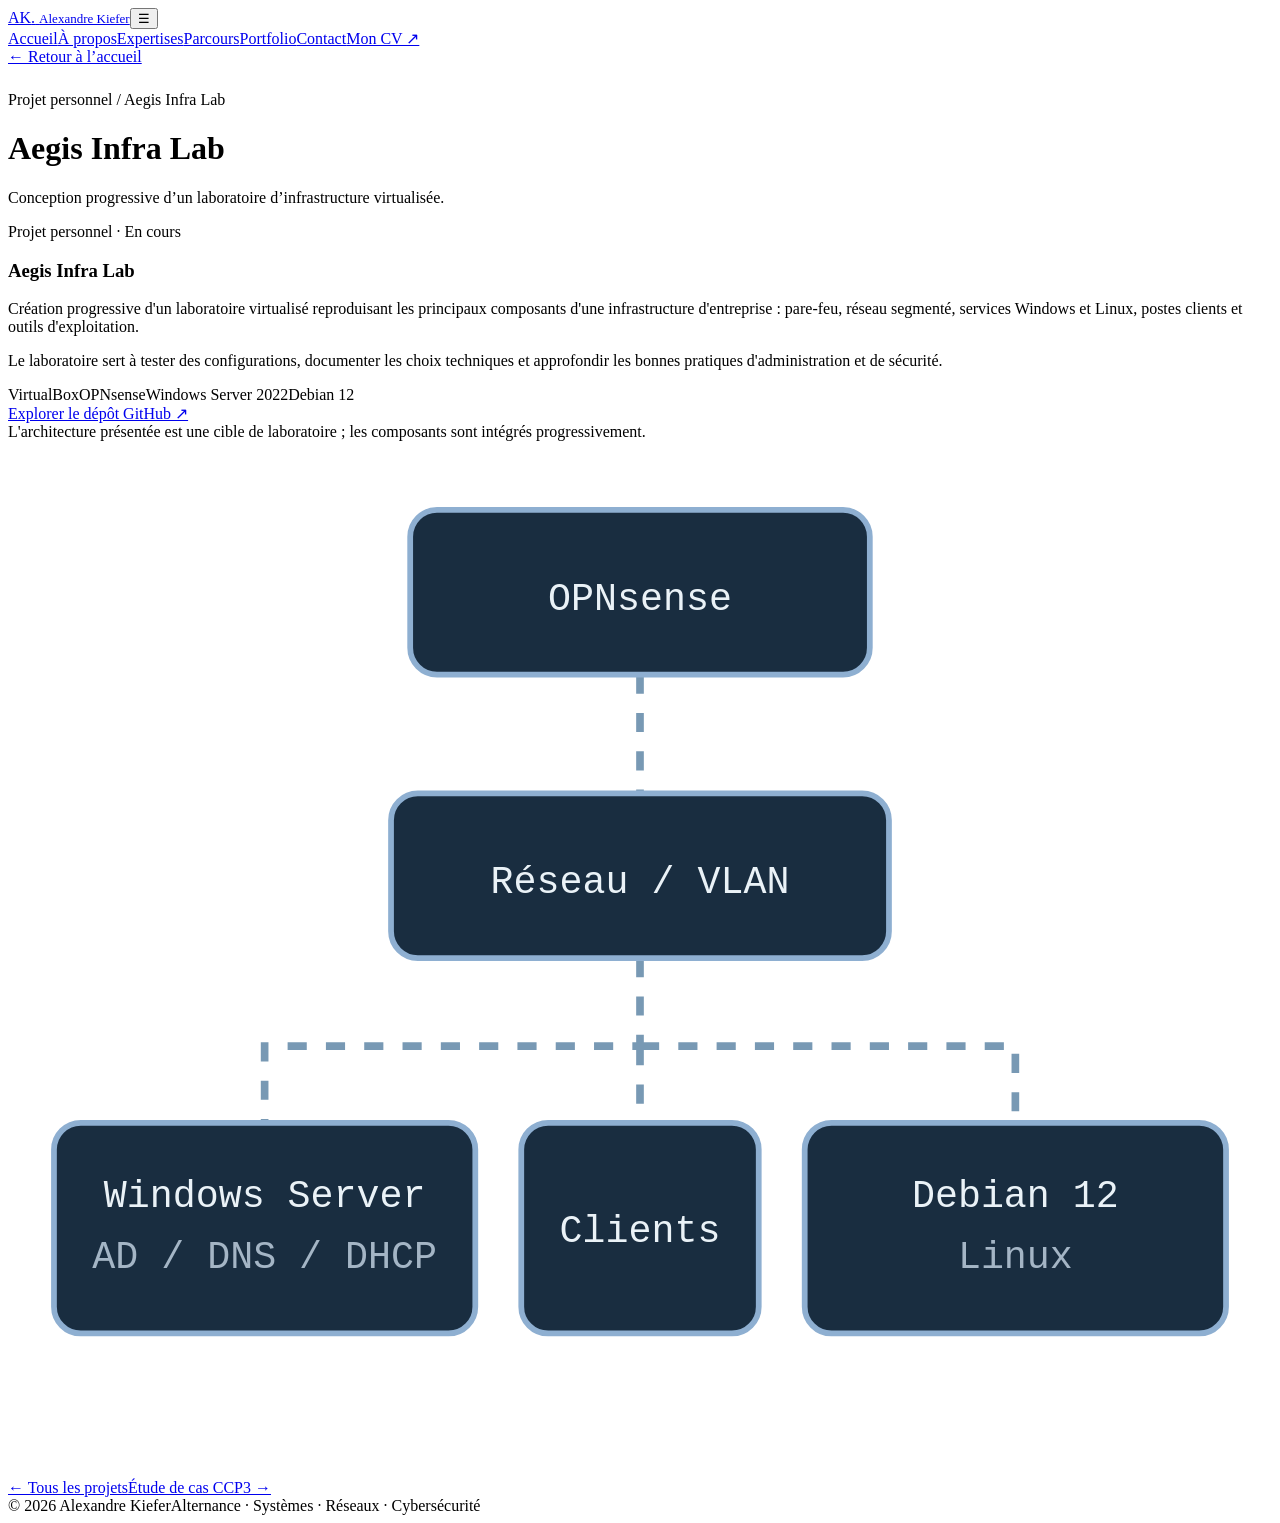
==== aegis.html @ b85529fa "Add files via upload" ====
<!doctype html><html lang="fr"><head><meta charset="utf-8"><meta name="viewport" content="width=device-width, initial-scale=1"><meta name="theme-color" content="#0a111b"><meta name="description" content="Portfolio d'Alexandre Kiefer, recherche d'alternance Mastère Expert Cybersécurité, disponible immédiatement en octobre 2026."><title>Aegis Infra Lab — Alexandre Kiefer</title><link rel="stylesheet" href="style.css"></head><body class="single-page"><header><div class="wrap nav"><a class="brand" href="index.html">AK<span>.</span> <span style="color:var(--text);font-size:13px;letter-spacing:0;font-weight:500">Alexandre Kiefer</span></a><button class="menu" id="menu" aria-label="Ouvrir le menu" aria-expanded="false" aria-controls="navigation">☰</button><nav id="navigation" aria-label="Navigation principale"><a href="index.html">Accueil</a><a href="apropos.html">À propos</a><a href="services.html">Expertises</a><a href="parcours.html">Parcours</a><a href="portfolio.html">Portfolio</a><a href="contact.html">Contact</a><a class="navcv" href="https://drive.google.com/file/d/1sVSd_zEJLDDKmtoCvGSP4mo_OG9vOxDo/view?usp=drive_link" target="_blank" rel="noopener noreferrer">Mon CV ↗</a></nav></div></header><main><div class="wrap page-intro"><a class="backlink" href="index.html">← Retour à l’accueil</a><div class="kicker" style="margin-top:25px">Projet personnel / Aegis Infra Lab</div><h1>Aegis Infra Lab</h1><p class="muted">Conception progressive d’un laboratoire d’infrastructure virtualisée.</p></div><section class="block"><div class="wrap"><article class="project"><div class="project-inner"><div class="project-info"><div class="kicker">Projet personnel · En cours</div><h3>Aegis Infra Lab</h3><p>Création progressive d'un laboratoire virtualisé reproduisant les principaux composants d'une infrastructure d'entreprise : pare-feu, réseau segmenté, services Windows et Linux, postes clients et outils d'exploitation.</p><p>Le laboratoire sert à tester des configurations, documenter les choix techniques et approfondir les bonnes pratiques d'administration et de sécurité.</p><div class="chips"><span class="chip">VirtualBox</span><span class="chip">OPNsense</span><span class="chip">Windows Server 2022</span><span class="chip">Debian 12</span></div><a class="project-link" href="https://github.com/kieferalexandre1-creator/Aegis-Infra-Lab" rel="noopener noreferrer" target="_blank">Explorer le dépôt GitHub ↗</a><div class="note">L'architecture présentée est une cible de laboratoire ; les composants sont intégrés progressivement.</div></div><div class="project-visual"><svg aria-label="Schéma simplifié du laboratoire Aegis" role="img" viewbox="0 0 330 270"><path d="M165 61 V92 M165 135 V158 H67 V178 M165 158 V178 M165 158 H263 V178" fill="none" stroke="#7899b4" stroke-dasharray="5 5" stroke-width="2"></path><g fill="#192d40" stroke="#8eafd1" stroke-width="1.5"><rect height="43" rx="7" width="120" x="105" y="18"></rect><rect height="43" rx="7" width="130" x="100" y="92"></rect><rect height="55" rx="7" width="110" x="12" y="178"></rect><rect height="55" rx="7" width="62" x="134" y="178"></rect><rect height="55" rx="7" width="110" x="208" y="178"></rect></g><g fill="#eaf2f7" font-family="monospace" font-size="10" text-anchor="middle"><text x="165" y="44">OPNsense</text><text x="165" y="118">Réseau / VLAN</text><text x="67" y="200">Windows Server</text><text fill="#a4b5c5" x="67" y="216">AD / DNS / DHCP</text><text x="165" y="209">Clients</text><text x="263" y="200">Debian 12</text><text fill="#a4b5c5" x="263" y="216">Linux</text></g></svg></div></div></article><div class="project-nav"><a href="portfolio.html">← Tous les projets</a><a href="ccp3.html">Étude de cas CCP3 →</a></div></div></section></main><footer><div class="wrap footer-row"><span>© <span id="year">2026</span> Alexandre Kiefer</span><span>Alternance · Systèmes · Réseaux · Cybersécurité</span></div></footer><script src="script.js"></script></body></html>
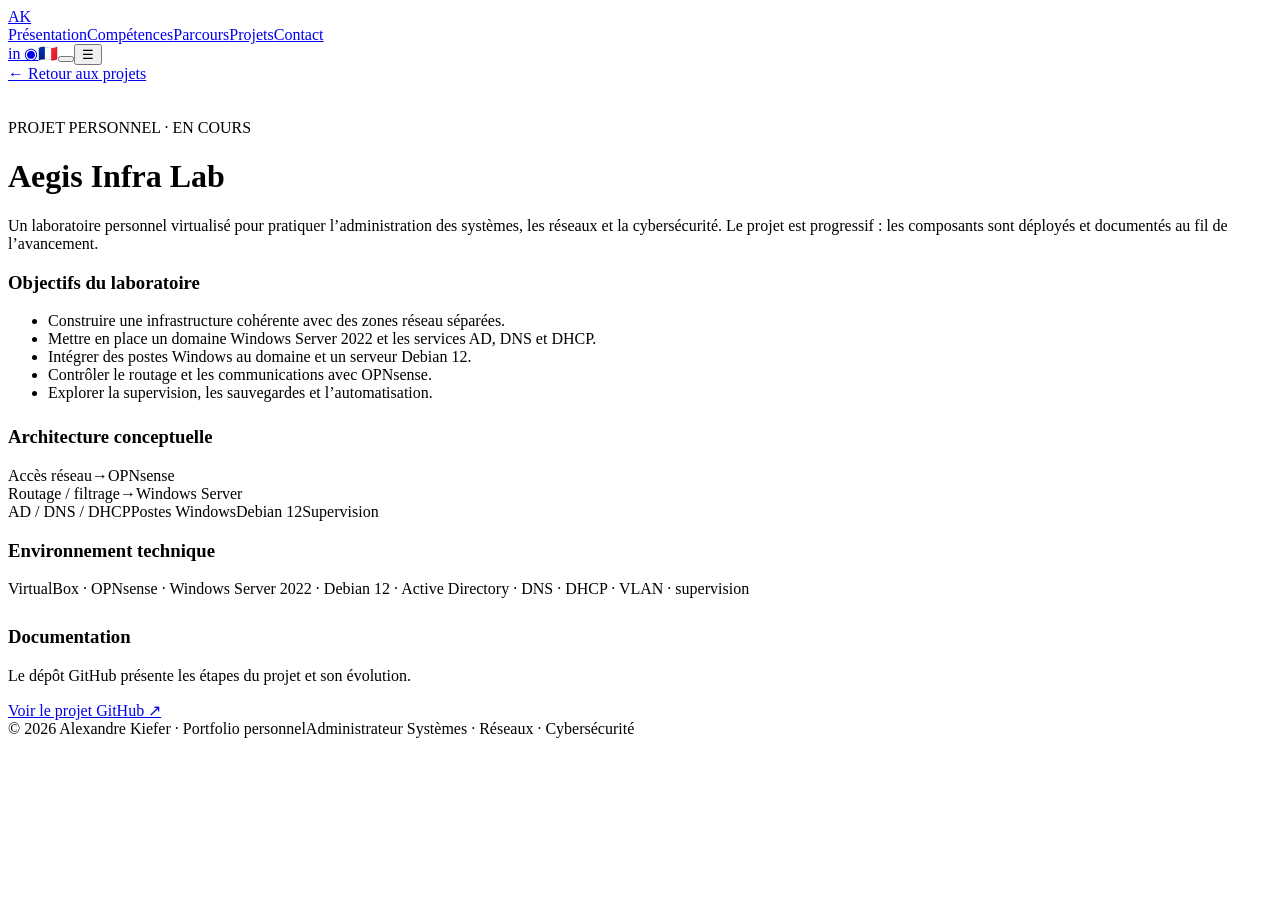
==== commit cfa4092e: "Add files via upload" ====
--- a/aegis.html
+++ b/aegis.html
@@ -1 +1 @@
-<!doctype html><html lang="fr"><head><meta charset="utf-8"><meta name="viewport" content="width=device-width, initial-scale=1"><meta name="theme-color" content="#0a111b"><meta name="description" content="Portfolio d'Alexandre Kiefer, recherche d'alternance Mastère Expert Cybersécurité, disponible immédiatement en octobre 2026."><title>Aegis Infra Lab — Alexandre Kiefer</title><link rel="stylesheet" href="style.css"></head><body class="single-page"><header><div class="wrap nav"><a class="brand" href="index.html">AK<span>.</span> <span style="color:var(--text);font-size:13px;letter-spacing:0;font-weight:500">Alexandre Kiefer</span></a><button class="menu" id="menu" aria-label="Ouvrir le menu" aria-expanded="false" aria-controls="navigation">☰</button><nav id="navigation" aria-label="Navigation principale"><a href="index.html">Accueil</a><a href="apropos.html">À propos</a><a href="services.html">Expertises</a><a href="parcours.html">Parcours</a><a href="portfolio.html">Portfolio</a><a href="contact.html">Contact</a><a class="navcv" href="https://drive.google.com/file/d/1sVSd_zEJLDDKmtoCvGSP4mo_OG9vOxDo/view?usp=drive_link" target="_blank" rel="noopener noreferrer">Mon CV ↗</a></nav></div></header><main><div class="wrap page-intro"><a class="backlink" href="index.html">← Retour à l’accueil</a><div class="kicker" style="margin-top:25px">Projet personnel / Aegis Infra Lab</div><h1>Aegis Infra Lab</h1><p class="muted">Conception progressive d’un laboratoire d’infrastructure virtualisée.</p></div><section class="block"><div class="wrap"><article class="project"><div class="project-inner"><div class="project-info"><div class="kicker">Projet personnel · En cours</div><h3>Aegis Infra Lab</h3><p>Création progressive d'un laboratoire virtualisé reproduisant les principaux composants d'une infrastructure d'entreprise : pare-feu, réseau segmenté, services Windows et Linux, postes clients et outils d'exploitation.</p><p>Le laboratoire sert à tester des configurations, documenter les choix techniques et approfondir les bonnes pratiques d'administration et de sécurité.</p><div class="chips"><span class="chip">VirtualBox</span><span class="chip">OPNsense</span><span class="chip">Windows Server 2022</span><span class="chip">Debian 12</span></div><a class="project-link" href="https://github.com/kieferalexandre1-creator/Aegis-Infra-Lab" rel="noopener noreferrer" target="_blank">Explorer le dépôt GitHub ↗</a><div class="note">L'architecture présentée est une cible de laboratoire ; les composants sont intégrés progressivement.</div></div><div class="project-visual"><svg aria-label="Schéma simplifié du laboratoire Aegis" role="img" viewbox="0 0 330 270"><path d="M165 61 V92 M165 135 V158 H67 V178 M165 158 V178 M165 158 H263 V178" fill="none" stroke="#7899b4" stroke-dasharray="5 5" stroke-width="2"></path><g fill="#192d40" stroke="#8eafd1" stroke-width="1.5"><rect height="43" rx="7" width="120" x="105" y="18"></rect><rect height="43" rx="7" width="130" x="100" y="92"></rect><rect height="55" rx="7" width="110" x="12" y="178"></rect><rect height="55" rx="7" width="62" x="134" y="178"></rect><rect height="55" rx="7" width="110" x="208" y="178"></rect></g><g fill="#eaf2f7" font-family="monospace" font-size="10" text-anchor="middle"><text x="165" y="44">OPNsense</text><text x="165" y="118">Réseau / VLAN</text><text x="67" y="200">Windows Server</text><text fill="#a4b5c5" x="67" y="216">AD / DNS / DHCP</text><text x="165" y="209">Clients</text><text x="263" y="200">Debian 12</text><text fill="#a4b5c5" x="263" y="216">Linux</text></g></svg></div></div></article><div class="project-nav"><a href="portfolio.html">← Tous les projets</a><a href="ccp3.html">Étude de cas CCP3 →</a></div></div></section></main><footer><div class="wrap footer-row"><span>© <span id="year">2026</span> Alexandre Kiefer</span><span>Alternance · Systèmes · Réseaux · Cybersécurité</span></div></footer><script src="script.js"></script></body></html>+<!doctype html><html lang="fr"><head><meta charset="utf-8"><meta name="viewport" content="width=device-width,initial-scale=1"><meta name="theme-color" content="#060d1e"><meta name="description" content="Portfolio d’Alexandre Kiefer, administrateur systèmes, réseaux et cybersécurité, recherche d’alternance Mastère Expert Cybersécurité."><title>Aegis Infra Lab — Alexandre Kiefer</title><link rel="stylesheet" href="style.css"></head><body><header><div class="container nav"><a href="index.html#presentation" class="logo" aria-label="Accueil Alexandre Kiefer">AK</a><nav class="navlinks" aria-label="Navigation principale"><a href="index.html#presentation" class="active">Présentation</a><a href="index.html#competences">Compétences</a><a href="index.html#parcours">Parcours</a><a href="index.html#projets">Projets</a><a href="index.html#contact">Contact</a></nav><div class="navright"><a href="https://www.linkedin.com/in/alexandre-kiefer-847334282/" target="_blank" rel="noopener" aria-label="LinkedIn">in ◉</a><span class="flag" title="Français">🇫🇷</span><button class="toggle" type="button" aria-label="Changer de thème" aria-pressed="false"></button><button class="hamburger" type="button" aria-label="Ouvrir le menu" aria-expanded="false">☰</button></div></div></header><main class="detail"><div class="container"><a class="back" href="index.html#projets">← Retour aux projets</a><div class="eyebrow" style="margin-top:36px">PROJET PERSONNEL · EN COURS</div><h1>Aegis Infra Lab</h1><p class="lead">Un laboratoire personnel virtualisé pour pratiquer l’administration des systèmes, les réseaux et la cybersécurité. Le projet est progressif : les composants sont déployés et documentés au fil de l’avancement.</p><div class="detail-grid"><article class="detail-card"><h3>Objectifs du laboratoire</h3><ul><li>Construire une infrastructure cohérente avec des zones réseau séparées.</li><li>Mettre en place un domaine Windows Server 2022 et les services AD, DNS et DHCP.</li><li>Intégrer des postes Windows au domaine et un serveur Debian 12.</li><li>Contrôler le routage et les communications avec OPNsense.</li><li>Explorer la supervision, les sauvegardes et l’automatisation.</li></ul><h3 style="margin-top:24px">Architecture conceptuelle</h3><div class="diagram"><span class="node">Accès réseau</span><span class="arrow">→</span><span class="node">OPNsense<br>Routage / filtrage</span><span class="arrow">→</span><span class="node">Windows Server<br>AD / DNS / DHCP</span><span class="node">Postes Windows</span><span class="node">Debian 12</span><span class="node">Supervision</span></div></article><aside class="detail-card"><h3>Environnement technique</h3><p>VirtualBox · OPNsense · Windows Server 2022 · Debian 12 · Active Directory · DNS · DHCP · VLAN · supervision</p><h3 style="margin-top:28px">Documentation</h3><p>Le dépôt GitHub présente les étapes du projet et son évolution.</p><a class="btn primary" href="https://github.com/kieferalexandre1-creator/Aegis-Infra-Lab" target="_blank" rel="noopener">Voir le projet GitHub ↗</a></aside></div></div></main><footer><div class="container footer-inner"><span>© 2026 Alexandre Kiefer · Portfolio personnel</span><span>Administrateur Systèmes · Réseaux · Cybersécurité</span></div></footer><script src="script.js"></script></body></html>
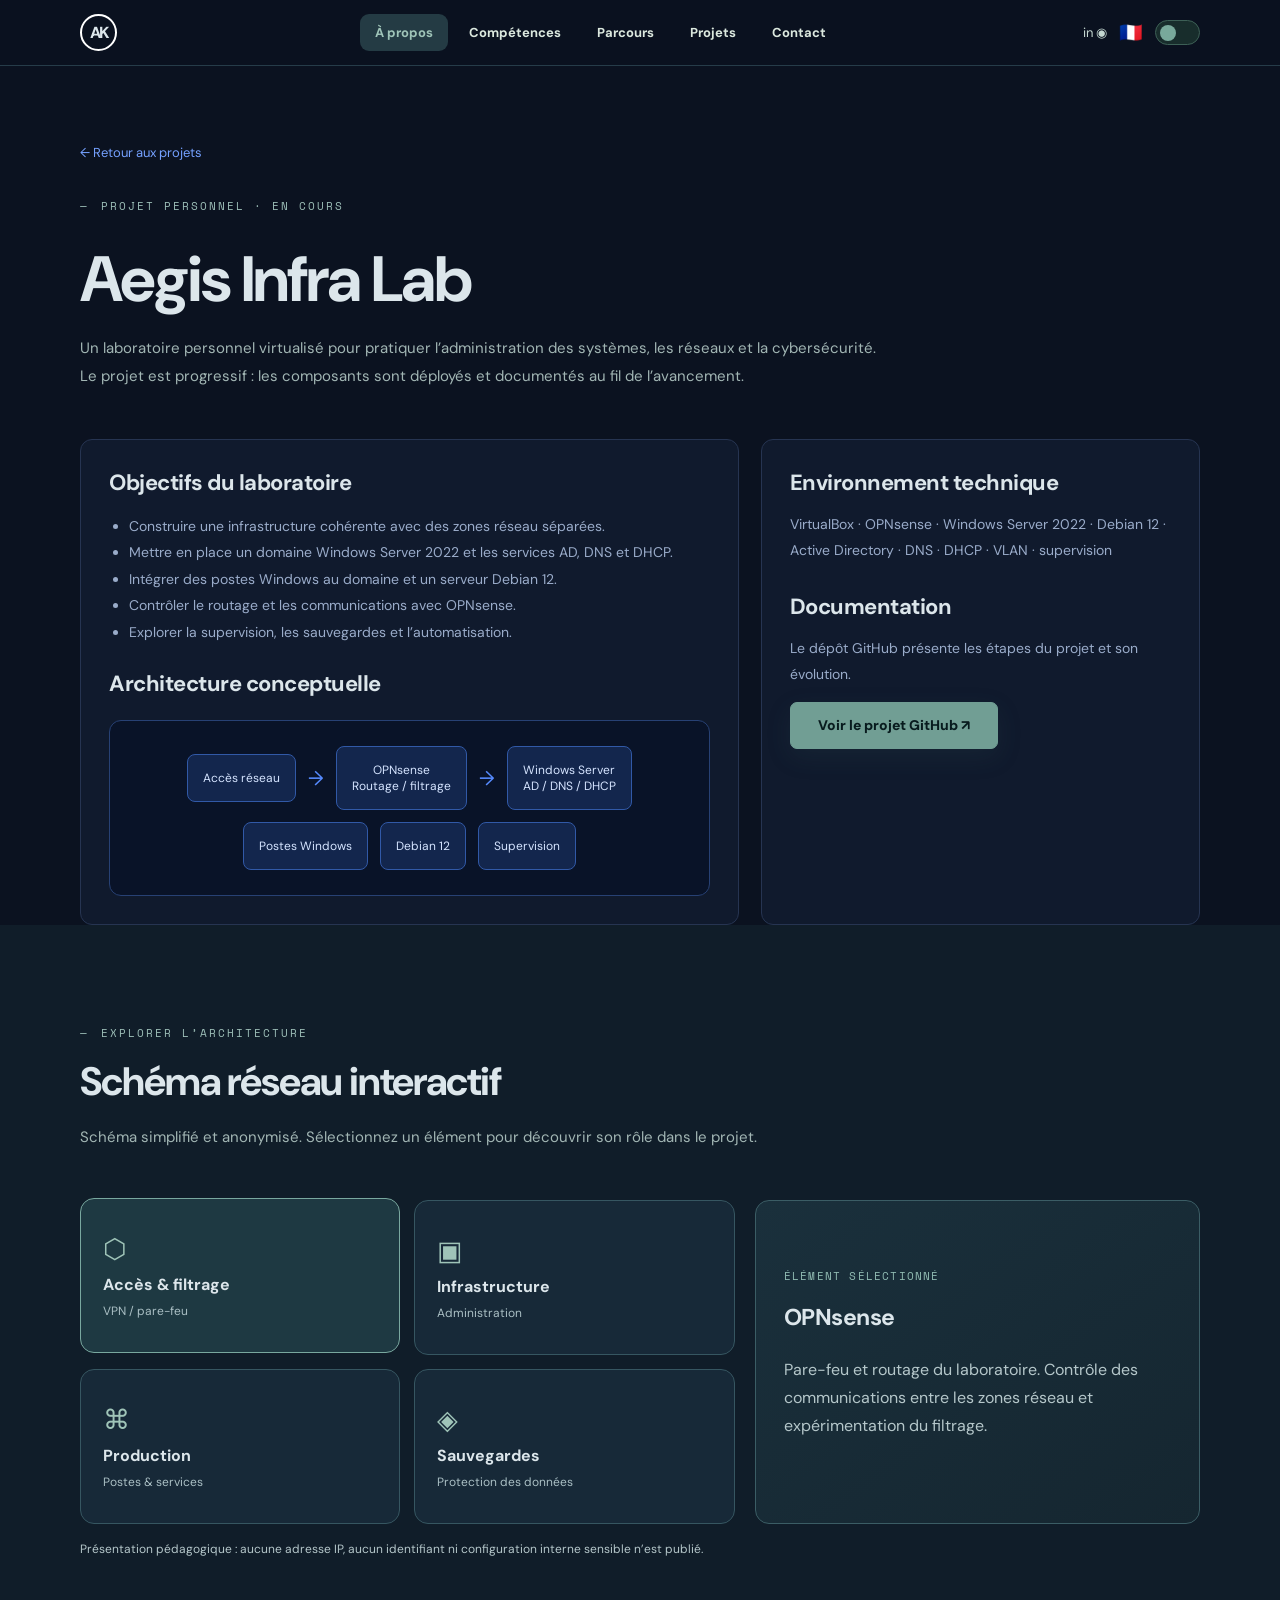
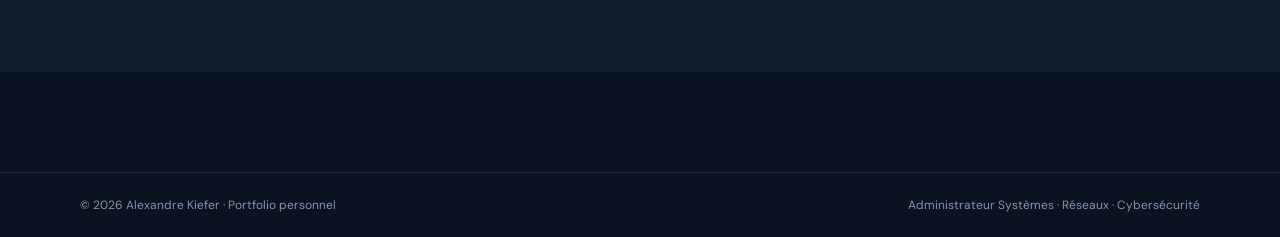
==== commit 7c6661a5: "Add files via upload" ====
--- a/aegis.html
+++ b/aegis.html
@@ -1 +1,3 @@
-<!doctype html><html lang="fr"><head><meta charset="utf-8"><meta name="viewport" content="width=device-width,initial-scale=1"><meta name="theme-color" content="#060d1e"><meta name="description" content="Portfolio d’Alexandre Kiefer, administrateur systèmes, réseaux et cybersécurité, recherche d’alternance Mastère Expert Cybersécurité."><title>Aegis Infra Lab — Alexandre Kiefer</title><link rel="stylesheet" href="style.css"></head><body><header><div class="container nav"><a href="index.html#presentation" class="logo" aria-label="Accueil Alexandre Kiefer">AK</a><nav class="navlinks" aria-label="Navigation principale"><a href="index.html#presentation" class="active">Présentation</a><a href="index.html#competences">Compétences</a><a href="index.html#parcours">Parcours</a><a href="index.html#projets">Projets</a><a href="index.html#contact">Contact</a></nav><div class="navright"><a href="https://www.linkedin.com/in/alexandre-kiefer-847334282/" target="_blank" rel="noopener" aria-label="LinkedIn">in ◉</a><span class="flag" title="Français">🇫🇷</span><button class="toggle" type="button" aria-label="Changer de thème" aria-pressed="false"></button><button class="hamburger" type="button" aria-label="Ouvrir le menu" aria-expanded="false">☰</button></div></div></header><main class="detail"><div class="container"><a class="back" href="index.html#projets">← Retour aux projets</a><div class="eyebrow" style="margin-top:36px">PROJET PERSONNEL · EN COURS</div><h1>Aegis Infra Lab</h1><p class="lead">Un laboratoire personnel virtualisé pour pratiquer l’administration des systèmes, les réseaux et la cybersécurité. Le projet est progressif : les composants sont déployés et documentés au fil de l’avancement.</p><div class="detail-grid"><article class="detail-card"><h3>Objectifs du laboratoire</h3><ul><li>Construire une infrastructure cohérente avec des zones réseau séparées.</li><li>Mettre en place un domaine Windows Server 2022 et les services AD, DNS et DHCP.</li><li>Intégrer des postes Windows au domaine et un serveur Debian 12.</li><li>Contrôler le routage et les communications avec OPNsense.</li><li>Explorer la supervision, les sauvegardes et l’automatisation.</li></ul><h3 style="margin-top:24px">Architecture conceptuelle</h3><div class="diagram"><span class="node">Accès réseau</span><span class="arrow">→</span><span class="node">OPNsense<br>Routage / filtrage</span><span class="arrow">→</span><span class="node">Windows Server<br>AD / DNS / DHCP</span><span class="node">Postes Windows</span><span class="node">Debian 12</span><span class="node">Supervision</span></div></article><aside class="detail-card"><h3>Environnement technique</h3><p>VirtualBox · OPNsense · Windows Server 2022 · Debian 12 · Active Directory · DNS · DHCP · VLAN · supervision</p><h3 style="margin-top:28px">Documentation</h3><p>Le dépôt GitHub présente les étapes du projet et son évolution.</p><a class="btn primary" href="https://github.com/kieferalexandre1-creator/Aegis-Infra-Lab" target="_blank" rel="noopener">Voir le projet GitHub ↗</a></aside></div></div></main><footer><div class="container footer-inner"><span>© 2026 Alexandre Kiefer · Portfolio personnel</span><span>Administrateur Systèmes · Réseaux · Cybersécurité</span></div></footer><script src="script.js"></script></body></html>+<!DOCTYPE html>
+
+<html lang="fr"><head><meta charset="utf-8"/><meta content="width=device-width,initial-scale=1" name="viewport"/><meta content="#0b1220" name="theme-color"/><meta content="Portfolio d’Alexandre Kiefer, administrateur systèmes, réseaux et cybersécurité, recherche d’alternance Mastère Expert Cybersécurité." name="description"/><title>Aegis Infra Lab — Alexandre Kiefer</title><link href="style.css" rel="stylesheet"/></head><body><header><div class="container nav"><a aria-label="Accueil Alexandre Kiefer" class="logo" href="index.html#presentation">AK</a><nav aria-label="Navigation principale" class="navlinks"><a class="active" href="index.html#apropos">À propos</a><a href="index.html#competences">Compétences</a><a href="index.html#parcours">Parcours</a><a href="index.html#projets">Projets</a><a href="index.html#contact">Contact</a></nav><div class="navright"><a aria-label="LinkedIn" href="https://www.linkedin.com/in/alexandre-kiefer-847334282/" rel="noopener" target="_blank">in ◉</a><span class="flag" title="Français">🇫🇷</span><button aria-label="Changer de thème" aria-pressed="false" class="toggle" type="button"></button><button aria-expanded="false" aria-label="Ouvrir le menu" class="hamburger" type="button">☰</button></div></div></header><main class="detail"><div class="container"><a class="back" href="index.html#projets">← Retour aux projets</a><div class="eyebrow" style="margin-top:36px">PROJET PERSONNEL · EN COURS</div><h1>Aegis Infra Lab</h1><p class="lead">Un laboratoire personnel virtualisé pour pratiquer l’administration des systèmes, les réseaux et la cybersécurité. Le projet est progressif : les composants sont déployés et documentés au fil de l’avancement.</p><div class="detail-grid"><article class="detail-card"><h3>Objectifs du laboratoire</h3><ul><li>Construire une infrastructure cohérente avec des zones réseau séparées.</li><li>Mettre en place un domaine Windows Server 2022 et les services AD, DNS et DHCP.</li><li>Intégrer des postes Windows au domaine et un serveur Debian 12.</li><li>Contrôler le routage et les communications avec OPNsense.</li><li>Explorer la supervision, les sauvegardes et l’automatisation.</li></ul><h3 style="margin-top:24px">Architecture conceptuelle</h3><div class="diagram"><span class="node">Accès réseau</span><span class="arrow">→</span><span class="node">OPNsense<br/>Routage / filtrage</span><span class="arrow">→</span><span class="node">Windows Server<br/>AD / DNS / DHCP</span><span class="node">Postes Windows</span><span class="node">Debian 12</span><span class="node">Supervision</span></div></article><aside class="detail-card"><h3>Environnement technique</h3><p>VirtualBox · OPNsense · Windows Server 2022 · Debian 12 · Active Directory · DNS · DHCP · VLAN · supervision</p><h3 style="margin-top:28px">Documentation</h3><p>Le dépôt GitHub présente les étapes du projet et son évolution.</p><a class="btn primary" href="https://github.com/kieferalexandre1-creator/Aegis-Infra-Lab" rel="noopener" target="_blank">Voir le projet GitHub ↗</a></aside></div></div><section class="section diagram-section" id="architecture-interactive"><div class="container"><div class="eyebrow">EXPLORER L’ARCHITECTURE</div><h2>Schéma réseau interactif</h2><p class="lead">Schéma simplifié et anonymisé. Sélectionnez un élément pour découvrir son rôle dans le projet.</p><div class="topology" data-topology="aegis"><div class="topology-grid"><button class="topology-node selected" data-node="firewall" type="button"><span class="node-symbol">⬡</span><strong>Accès &amp; filtrage</strong><small>VPN / pare-feu</small></button><button class="topology-node" data-node="infra" type="button"><span class="node-symbol">▣</span><strong>Infrastructure</strong><small>Administration</small></button><button class="topology-node" data-node="production" type="button"><span class="node-symbol">⌘</span><strong>Production</strong><small>Postes &amp; services</small></button><button class="topology-node" data-node="backup" type="button"><span class="node-symbol">◈</span><strong>Sauvegardes</strong><small>Protection des données</small></button></div><div aria-live="polite" class="topology-info" role="status"><span class="topology-label">ÉLÉMENT SÉLECTIONNÉ</span><h3>Accès &amp; filtrage</h3><p>Choisissez un équipement pour découvrir son rôle.</p></div></div><p class="diagram-note">Présentation pédagogique : aucune adresse IP, aucun identifiant ni configuration interne sensible n’est publié.</p></div></section></main><footer><div class="container footer-inner"><span>© 2026 Alexandre Kiefer · Portfolio personnel</span><span>Administrateur Systèmes · Réseaux · Cybersécurité</span></div></footer><script src="script.js"></script></body></html>
--- a/style.css
+++ b/style.css
@@ -0,0 +1,13 @@
+@import url('https://fonts.googleapis.com/css2?family=DM+Sans:wght@400;500;600;700;800&family=Space+Mono:wght@400;700&display=swap');
+:root{--bg:#101c23;--bg2:#14242c;--panel:#1b3038;--panel2:#152730;--line:#314a50;--text:#f0f5f1;--muted:#a2b6b4;--blue:#78a99b;--blue2:#a7c9b9;--green:#a9d1aa;--font:'DM Sans',Arial,sans-serif}*{box-sizing:border-box}html{scroll-behavior:smooth;scroll-padding-top:90px}body{margin:0;background:var(--bg);color:var(--text);font-family:var(--font)}a{color:inherit;text-decoration:none}button{font:inherit}a:focus-visible,button:focus-visible{outline:2px solid #a9d8bd;outline-offset:4px}::selection{background:#78a99b;color:white}.container{width:min(1120px,calc(100% - 44px));margin:auto}.mono,.eyebrow,.tag,.date,.tech,.terminal{font-family:'Space Mono',monospace}header{height:66px;position:sticky;top:0;z-index:20;background:#0c171bef;border-bottom:1px solid #29423e;backdrop-filter:blur(18px)}.nav{height:100%;display:flex;align-items:center;justify-content:space-between;gap:24px}.logo{display:grid;place-items:center;width:37px;height:37px;border:2px solid #fff;border-radius:50%;font-size:16px;font-weight:800;letter-spacing:-2px}.navlinks{display:flex;gap:6px;align-items:center}.navlinks a{padding:10px 15px;border-radius:9px;font-weight:700;font-size:13px;color:#dce9df}.navlinks a:hover,.navlinks a.active{background:#1e3b40;color:#c0dfc9}.navright{display:flex;gap:12px;align-items:center}.navright a{font-size:13px;color:#c5d8d1}.flag{font-size:19px}.toggle{width:45px;height:25px;border-radius:30px;border:1px solid #3d6056;background:#182d2c;display:flex;align-items:center;padding:4px;cursor:pointer}.toggle:before{content:'';height:16px;width:16px;border-radius:50%;background:var(--blue);transition:transform .2s}body.light .toggle:before{transform:translateX(19px)}.hamburger{display:none;background:none;border:0;color:white;font-size:26px}.hero{position:relative;overflow:hidden;min-height:630px;display:flex;align-items:center;border-bottom:1px solid #30453f;background:radial-gradient(ellipse at 70% 30%,#23413e 0%,transparent 48%),linear-gradient(135deg,#101c23,#0c181d)}.hero:before{content:'';position:absolute;inset:0;opacity:.42;background-image:linear-gradient(125deg,transparent 49.85%,#365d56 50%,transparent 50.15%);background-size:85px 85px;mask-image:linear-gradient(to right,#000,transparent 65%);pointer-events:none}.network{position:absolute;inset:0;width:100%;height:100%;pointer-events:none;opacity:.7}.hero-inner{display:grid;grid-template-columns:1.2fr .8fr;align-items:center;gap:45px;position:relative;padding:70px 0 62px}.hero h1{font-size:clamp(57px,6.2vw,93px);line-height:.99;letter-spacing:-5px;margin:0 0 26px;font-weight:800}.hero h1 span{color:#f0f5f1}.role{font-size:22px;color:#afc2bd;margin:0 0 26px}.role strong{color:#9bc8b4;font-weight:500}.keywords{font-weight:800;font-size:14px;margin-bottom:10px}.intro{color:var(--muted);line-height:1.85;max-width:550px;font-size:15px}.buttons{display:flex;gap:14px;flex-wrap:wrap;margin:33px 0 44px}.btn{border-radius:7px;display:inline-flex;justify-content:center;align-items:center;min-height:47px;padding:0 27px;font-size:14px;font-weight:800;border:1px solid #456f69;transition:transform .2s,background .2s}.btn:hover{transform:translateY(-3px)}.btn.primary{background:var(--blue);color:white;box-shadow:0 10px 26px #6b9b7824}.btn.secondary{color:#b3d6c6;background:#101c23}.metrics{display:flex;gap:50px;border-top:1px solid #35504c;padding-top:25px;max-width:650px}.metric b{display:block;font-size:26px;letter-spacing:-1px}.metric small{font-size:10px;color:#adc0ba;letter-spacing:1px;text-transform:uppercase}.photo-wrap{width:min(300px,100%);aspect-ratio:1;justify-self:center;position:relative;border-radius:50%;padding:7px;border:2px solid #83b8a5;box-shadow:0 0 0 15px #446f5540,0 0 0 17px #3e796538,0 0 90px #5f9c783b}.photo-wrap:after{content:'';position:absolute;width:9px;height:9px;background:#a6d1b4;border-radius:50%;top:-18px;left:50%;box-shadow:0 0 18px #78a99b}.photo-wrap img{display:block;width:100%;height:100%;object-fit:cover;object-position:center 25%;border-radius:50%;background:#e9e8e3}.ticker{overflow:hidden;border-bottom:1px solid #18243d;background:#091327;white-space:nowrap;padding:18px 0;color:#8b9ab5;font-size:12px;font-weight:800;letter-spacing:.6px}.ticker span{display:inline-block;padding-right:35px}.ticker i{color:var(--blue);font-style:normal;margin-right:16px}.section{padding:100px 0;scroll-margin-top:66px}.section:nth-of-type(even){background:#081124}.eyebrow{font-size:11px;color:#3675ff;letter-spacing:2px;margin-bottom:19px}.eyebrow:before{content:'—';margin-right:12px}h2{font-size:clamp(30px,3.1vw,42px);letter-spacing:-1px;line-height:1.1;margin:0 0 20px}h3{margin:0 0 10px;font-size:22px;letter-spacing:-.5px}.lead{color:var(--muted);max-width:580px;font-size:15px;line-height:1.85;margin:0 0 48px}.skill-grid{display:grid;grid-template-columns:repeat(4,1fr);gap:16px}.skill{background:var(--panel);border:1px solid #253149;border-radius:12px;padding:26px;min-height:255px;transition:transform .2s,border-color .2s}.skill:hover,.project-card:hover{transform:translateY(-5px);border-color:#2a5fd2}.skill .symbol{width:44px;height:44px;display:grid;place-items:center;background:#122754;border:1px solid #234c9d;border-radius:9px;color:#4481ff;font-size:22px;margin-bottom:22px}.skill p,.project-card p{color:#90a3c3;line-height:1.75;font-size:13px;margin:0}.skill strong,.project-card strong{color:#e6efff}.timeline{max-width:860px;margin:55px auto 0;position:relative}.timeline:before{content:'';position:absolute;left:50%;top:0;bottom:0;width:1px;background:#2460fa}.event{display:grid;grid-template-columns:1fr 56px 1fr;align-items:start;min-height:205px}.event .entry{padding:24px;background:#101827;border:1px solid #273249;border-radius:12px;max-width:360px}.event:nth-child(odd) .entry{grid-column:1;grid-row:1;justify-self:end}.event:nth-child(even) .entry{grid-column:3;grid-row:1;justify-self:start}.event .dot{grid-column:2;grid-row:1;width:45px;height:45px;border:2px solid #2b64ff;border-radius:50%;background:#0b1835;display:grid;place-items:center;z-index:1;justify-self:center;font-weight:800;font-size:17px;color:white}.date{font-size:10px;color:#3976ff;letter-spacing:.3px}.entry h3{font-size:20px;margin:10px 0 4px}.entry .company{font-size:13px;font-weight:800}.entry p{font-size:12px;color:#90a3c3;line-height:1.7;margin:8px 0 0}.chip{display:inline-block;border:1px solid #244589;color:#6594ff;background:#0c1b3c;border-radius:30px;padding:3px 11px;font:10px 'Space Mono',monospace;margin-bottom:8px}.divider-label{display:flex;align-items:center;gap:12px;margin:36px 0 22px;color:#8195b9;font:10px 'Space Mono',monospace;letter-spacing:1px;text-align:center}.divider-label:before,.divider-label:after{content:'';height:1px;background:#1c2a45;flex:1}.project-grid{display:grid;grid-template-columns:repeat(3,1fr);gap:18px}.project-card{display:block;overflow:hidden;background:#101a2d;border:1px solid #263451;border-radius:11px;transition:transform .2s,border-color .2s}.project-art{height:165px;background:radial-gradient(circle at 15% 10%,#17316d,#091327 78%);display:grid;place-items:center;color:#3268e4;font-size:49px;border-bottom:1px solid #23314a}.project-body{padding:22px}.project-body .tech{color:#9bc8b4;font-size:10px;line-height:1.7;margin:10px 0}.project-body h3{font-size:20px;margin:8px 0}.project-body .open{display:inline-block;margin-top:18px;color:#6d99ff;font-size:12px;font-weight:800}.contact-section{text-align:center}.contact-section .lead{margin:0 auto 40px}.terminal{max-width:660px;text-align:left;margin:0 auto 30px;border:1px solid #1e438e;border-radius:11px;background:#071125;overflow:hidden;box-shadow:0 20px 60px #0002;font-size:12px}.terminal-top{height:37px;display:flex;align-items:center;gap:6px;background:#111e3c;border-bottom:1px solid #224179;padding:0 14px;position:relative}.terminal-top .ball{width:9px;height:9px;border-radius:50%}.terminal-top .ball:nth-child(1){background:#ff6259}.terminal-top .ball:nth-child(2){background:#ffc24a}.terminal-top .ball:nth-child(3){background:#29c85a}.terminal-top label{position:absolute;left:50%;transform:translateX(-50%);font-size:10px;color:#8fa8d0}.terminal-body{padding:24px;line-height:2.2;overflow-wrap:anywhere}.terminal .cmd{color:#6593ff;font-weight:700}.terminal .green{color:#26f27c}.terminal .key{color:#2aeb75;display:inline-block;min-width:100px}.terminal .val{color:#8aa6d2}.terminal a{color:#6397ff}.cursor{display:inline-block;width:7px;height:14px;background:#376fff;vertical-align:middle;animation:blink 1s steps(2) infinite}@keyframes blink{50%{opacity:0}}footer{border-top:1px solid #1b2944;padding:24px 0;color:#8293b0;font-size:12px}.footer-inner{display:flex;justify-content:space-between;gap:15px;flex-wrap:wrap}.detail{padding:75px 0 100px;min-height:calc(100vh - 150px)}.back{font-size:13px;color:#75a1ff}.detail h1{font-size:clamp(38px,5vw,65px);letter-spacing:-2px;margin:24px 0 14px}.detail .lead{max-width:800px}.detail-grid{display:grid;grid-template-columns:1.5fr 1fr;gap:22px}.detail-card{background:#101a2d;border:1px solid #263451;border-radius:12px;padding:28px}.detail-card p,.detail-card li{color:#9aacca;font-size:14px;line-height:1.9}.detail-card ul{padding-left:20px}.diagram{margin-top:22px;padding:25px;background:#091328;border:1px solid #274174;border-radius:12px;display:flex;gap:12px;flex-wrap:wrap;align-items:center;justify-content:center}.node{padding:15px;border:1px solid #3159a7;border-radius:8px;background:#13264d;color:#d5e4ff;font-size:12px;text-align:center}.arrow{color:#568bff;font-size:20px}body.light{--bg:#edf2fc;--bg2:#e8effc;--panel:#fff;--panel2:#f3f6ff;--line:#c9d4ea;--text:#101e38;--muted:#536783;background:var(--bg)}body.light .section:nth-of-type(even){background:#e7eefb}body.light .skill,body.light .project-card,body.light .entry,body.light .detail-card{background:white}body.light .hero{background:linear-gradient(120deg,#e8f0ff,#dce7fc)}body.light header{background:#eaf1ffed}body.light .navlinks a{color:#293d63}body.light .navlinks a.active{color:#1e54d0}body.light .hero h1 span{color:#203354}body.light .ticker{background:#e4edfc}body.light .terminal{background:#071125;color:#eaf1ff}body.light .hamburger{color:#10213d}@media(max-width:850px){.hamburger{display:block}.navlinks{display:none;position:absolute;top:66px;left:0;right:0;background:#071126;flex-direction:column;align-items:stretch;padding:14px 22px;border-bottom:1px solid #244071}.navlinks.open{display:flex}.navlinks a{padding:12px}.hero-inner{grid-template-columns:1fr;gap:55px}.photo-wrap{grid-row:1;width:210px}.hero h1{font-size:65px}.skill-grid{grid-template-columns:repeat(2,1fr)}.project-grid{grid-template-columns:repeat(2,1fr)}.detail-grid{grid-template-columns:1fr}}@media(max-width:550px){.container{width:min(100% - 30px,1120px)}.navright .flag{display:none}.hero-inner{padding:55px 0}.hero h1{font-size:53px;letter-spacing:-3px}.role{font-size:18px}.metrics{gap:15px;justify-content:space-between}.metric b{font-size:20px}.metric small{font-size:8px}.section{padding:65px 0}.skill-grid,.project-grid{grid-template-columns:1fr}.skill{min-height:auto}.timeline:before{left:21px}.event{grid-template-columns:45px 1fr;gap:12px;min-height:0;margin-bottom:18px}.event .dot{grid-column:1;grid-row:1;width:43px;height:43px}.event:nth-child(odd) .entry,.event:nth-child(even) .entry{grid-column:2;grid-row:1;justify-self:stretch}.terminal-body{padding:16px;font-size:10px}.terminal .key{min-width:72px}}
+/* V12 — identité ardoise, sauge et turquoise */
+body{background:#101c23;color:#f0f5f1}header{background:#0c171bf0;border-color:#29423e}.hero{background:radial-gradient(ellipse at 74% 25%,#28433c 0%,transparent 53%),linear-gradient(135deg,#101c23,#0c171b)}
+.hero h1 span{color:#b6d3bf}.role strong,.navlinks a.active,.navlinks a:hover{color:#b6dcc5}.navlinks a.active,.navlinks a:hover{background:#24413e}.btn.primary{background:#80b09d;color:#0c211d;border-color:#80b09d;box-shadow:0 9px 28px #467f6730}.btn.secondary{color:#c0dfc9;border-color:#477a69;background:#152a2b}.eyebrow,.tech,.date,.open{color:#a6d2ba}
+.photo-wrap{width:min(340px,100%);border-color:#91bda9;background:#e6e8e4;overflow:hidden;padding:0;box-shadow:0 0 0 14px #618d7530,0 0 0 16px #759b8240,0 0 65px #548a6940}.photo-wrap img{display:block;width:100%;height:100%;object-fit:contain;object-position:center center;transform:scale(.78);border-radius:0;background:#e6e8e4}.photo-wrap:after{background:#a9d1aa}
+.availability{display:inline-block;color:#bfe5c9;background:#234339;border:1px solid #48765c;border-radius:30px;font-size:12px;font-weight:700;padding:9px 15px;margin-bottom:23px;letter-spacing:.15px}
+.bio-section{background:linear-gradient(130deg,#13262a,#101c23)}.bio-layout{display:grid;grid-template-columns:1.25fr .75fr;gap:72px;align-items:center}.bio-layout p:not(.lead){line-height:1.85;color:#afc3bd;font-size:15px}.bio-layout p strong{color:#e0efe5}.bio-layout .btn{margin-top:14px}.bio-aside{padding:30px;border-radius:17px;border:1px solid #3b5c51;background:linear-gradient(145deg,#1c3838,#18292e)}.bio-label{font-family:'Space Mono',monospace;font-size:11px;letter-spacing:1.6px;color:#a6d2ba}.bio-aside h3{font-size:23px;line-height:1.35;margin:16px 0 27px}.bio-fact{padding:14px 0;border-top:1px solid #38544b;display:flex;flex-direction:column;gap:5px}.bio-fact b{font-size:12px;color:#b4d6c2}.bio-fact span{font-size:14px;color:#e0ece6}.dot{overflow:hidden;background:#e9f0ec}.dot img{display:block;width:100%;height:100%;object-fit:contain;border-radius:50%}
+@media(max-width:800px){.bio-layout{grid-template-columns:1fr;gap:28px}.photo-wrap{width:min(270px,75vw)}.availability{line-height:1.6}}
+
+/* V13 — identité cyber calme et animations accessibles */
+:root{--cyber-bg:#0b1220;--cyber-panel:#172638;--cyber-teal:#357f89;--cyber-green:#71a997;--cyber-text:#dce6eb}
+body{background:var(--cyber-bg);color:var(--cyber-text)}header{background:#0b1220f2;border-color:#263c49}.hero{background:radial-gradient(ellipse at 76% 30%,#1b3c45 0%,transparent 54%),linear-gradient(135deg,#0b1220,#121f2d)}.hero h1 span{color:#b0cbd2}.role strong,.navlinks a.active,.navlinks a:hover{color:#9fc4b8}.navlinks a.active,.navlinks a:hover{background:#243b44}.btn.primary{background:#719e94;border-color:#719e94;color:#081b1e;box-shadow:0 8px 24px #355c5a28}.btn.secondary{color:#c1d9d8;border-color:#466c72;background:#172638}.eyebrow,.tech,.date,.open{color:#9dbfb8}.hero-cyber-hint{font:11px 'Space Mono',monospace;letter-spacing:1.5px;color:#83ada8;margin-bottom:15px}.availability{color:#b7d9cb;background:#1a3738;border-color:#456f68}.photo-wrap{box-shadow:0 0 0 12px #5d908222,0 0 0 14px #789e9a33,0 0 40px #386d6a22;border-color:#709f9b}.photo-wrap:after{background:#709f9b}.bio-section{background:linear-gradient(125deg,#122331,#0b1220)}.bio-aside{background:linear-gradient(145deg,#1b303b,#172638);border-color:#36535b}.network{opacity:.48}.skill,.project-card,.entry,.bio-aside{transition:transform .24s ease,border-color .24s ease,box-shadow .24s ease}.skill:hover,.project-card:hover,.entry:hover{transform:translateY(-4px);border-color:#5c8d8d;box-shadow:0 15px 36px #00000027}.terminal{border-color:#3c6670;background:#0e1a26}.terminal-top{background:#192b38;border-color:#3c5c65}.terminal .cmd{color:#a2c4ca}.terminal .green,.terminal .key{color:#a3cdb4}.terminal-actions{display:flex;flex-wrap:wrap;gap:8px;margin:14px 0}.terminal-actions button{font:inherit;color:#b8d6d1;background:#1a3440;border:1px solid #426c70;border-radius:6px;padding:5px 10px;cursor:pointer}.terminal-actions button:hover,.terminal-actions button:focus-visible{background:#28515a;outline-color:#91bfb5}.terminal-result{min-height:42px;color:#cbdad8;border-left:2px solid #719e94;padding:6px 12px;white-space:pre-line;line-height:1.7}.diagram-section{background:#101d29}.topology{display:grid;grid-template-columns:1.25fr .85fr;gap:20px;align-items:stretch}.topology-grid{display:grid;grid-template-columns:repeat(2,minmax(0,1fr));gap:14px}.topology-node{position:relative;min-height:155px;display:flex;flex-direction:column;align-items:flex-start;justify-content:center;text-align:left;gap:8px;padding:22px;border-radius:14px;border:1px solid #365661;background:#172938;color:#dce6eb;cursor:pointer;transition:transform .24s ease,border-color .24s ease,background .24s ease}.topology-node:hover,.topology-node:focus-visible,.topology-node.selected{border-color:#79a89f;background:#1e3942;transform:translateY(-2px)}.topology-node:focus-visible{outline:2px solid #a1c5bd;outline-offset:3px}.topology-node .node-symbol{color:#9fc4b8;font-size:27px}.topology-node strong{font-size:16px}.topology-node small{color:#aabfc4;font-size:12px}.topology-info{border:1px solid #3b5d65;background:linear-gradient(145deg,#1a303c,#152630);border-radius:14px;padding:28px;display:flex;flex-direction:column;justify-content:center;min-height:240px}.topology-label{color:#91bcb3;font:11px 'Space Mono',monospace;letter-spacing:1.2px}.topology-info h3{font-size:23px;margin:18px 0 8px}.topology-info p,.diagram-note{color:#b5c7ca;line-height:1.75}.diagram-note{font-size:12px;margin-top:15px}@media(max-width:800px){.topology{grid-template-columns:1fr}.topology-node{min-height:125px;padding:16px}}@media(max-width:440px){.topology-grid{grid-template-columns:1fr 1fr;gap:9px}.topology-node{min-height:118px;padding:12px}.topology-node strong{font-size:13px}}@media(prefers-reduced-motion:reduce){*,*::before,*::after{animation-duration:.01ms!important;animation-iteration-count:1!important;scroll-behavior:auto!important;transition-duration:.01ms!important}.network{display:none}}
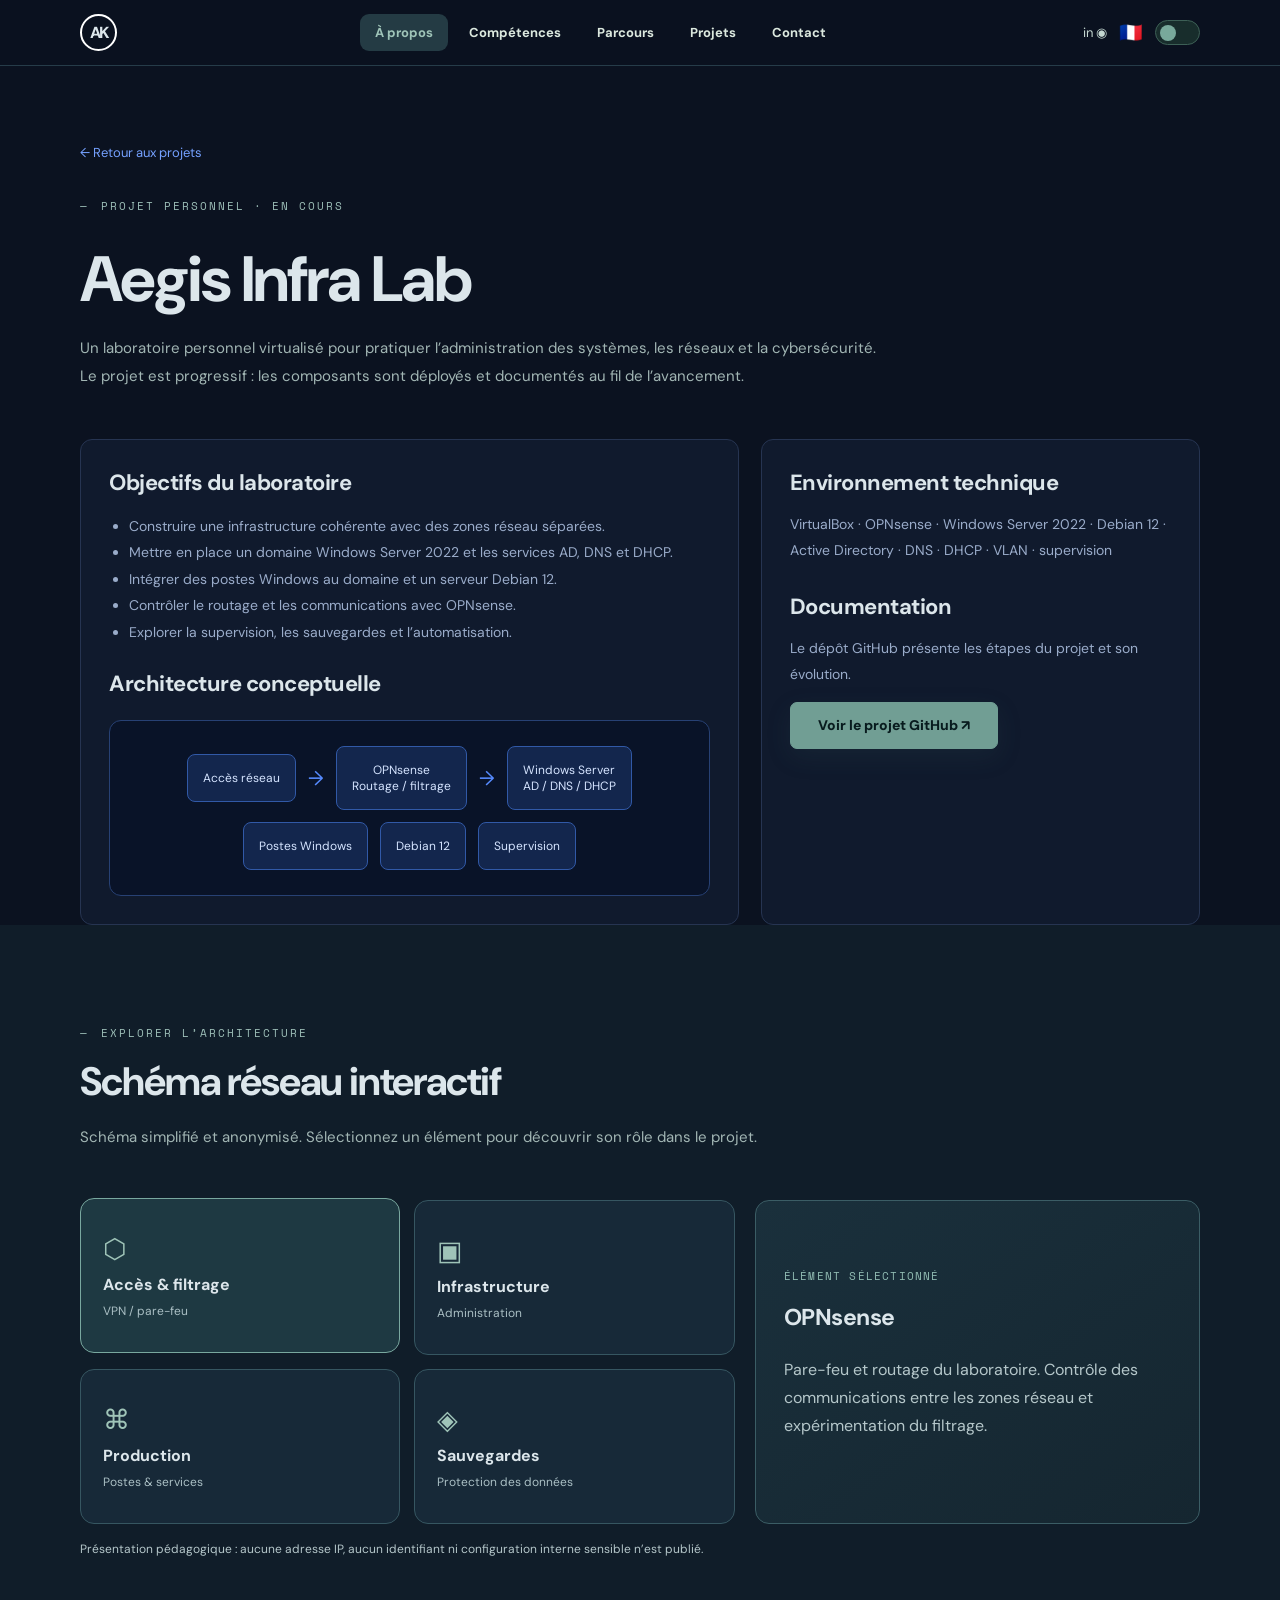
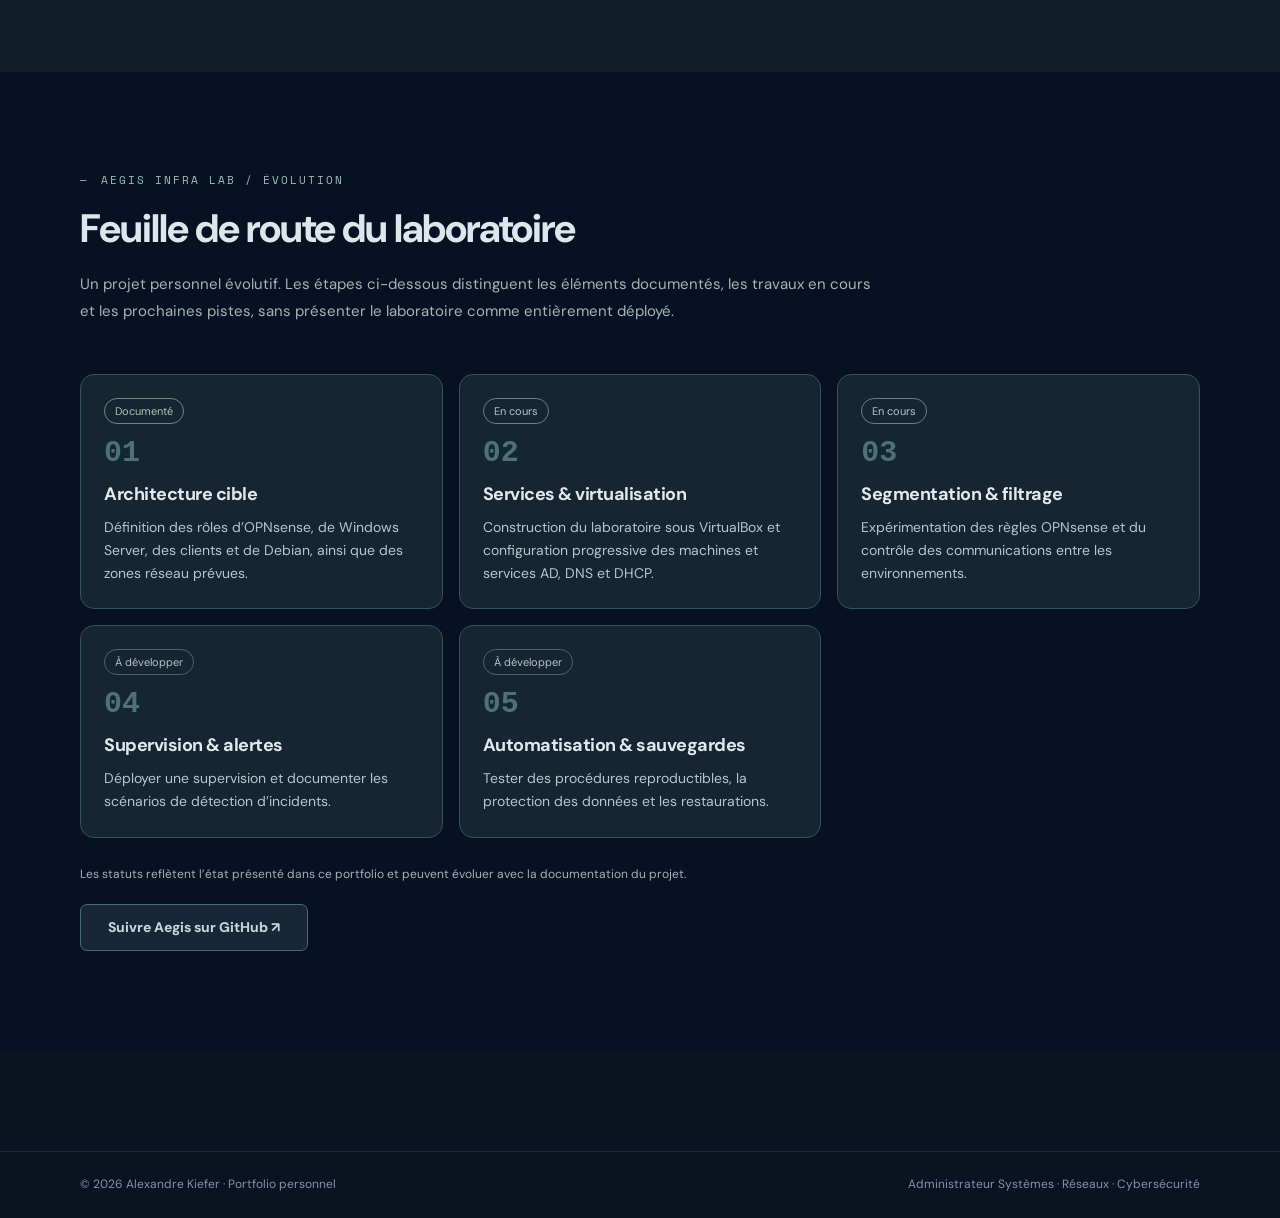
==== commit 735ff151: "Add files via upload" ====
--- a/aegis.html
+++ b/aegis.html
@@ -1,3 +1,3 @@
 <!DOCTYPE html>
 
-<html lang="fr"><head><meta charset="utf-8"/><meta content="width=device-width,initial-scale=1" name="viewport"/><meta content="#0b1220" name="theme-color"/><meta content="Portfolio d’Alexandre Kiefer, administrateur systèmes, réseaux et cybersécurité, recherche d’alternance Mastère Expert Cybersécurité." name="description"/><title>Aegis Infra Lab — Alexandre Kiefer</title><link href="style.css" rel="stylesheet"/></head><body><header><div class="container nav"><a aria-label="Accueil Alexandre Kiefer" class="logo" href="index.html#presentation">AK</a><nav aria-label="Navigation principale" class="navlinks"><a class="active" href="index.html#apropos">À propos</a><a href="index.html#competences">Compétences</a><a href="index.html#parcours">Parcours</a><a href="index.html#projets">Projets</a><a href="index.html#contact">Contact</a></nav><div class="navright"><a aria-label="LinkedIn" href="https://www.linkedin.com/in/alexandre-kiefer-847334282/" rel="noopener" target="_blank">in ◉</a><span class="flag" title="Français">🇫🇷</span><button aria-label="Changer de thème" aria-pressed="false" class="toggle" type="button"></button><button aria-expanded="false" aria-label="Ouvrir le menu" class="hamburger" type="button">☰</button></div></div></header><main class="detail"><div class="container"><a class="back" href="index.html#projets">← Retour aux projets</a><div class="eyebrow" style="margin-top:36px">PROJET PERSONNEL · EN COURS</div><h1>Aegis Infra Lab</h1><p class="lead">Un laboratoire personnel virtualisé pour pratiquer l’administration des systèmes, les réseaux et la cybersécurité. Le projet est progressif : les composants sont déployés et documentés au fil de l’avancement.</p><div class="detail-grid"><article class="detail-card"><h3>Objectifs du laboratoire</h3><ul><li>Construire une infrastructure cohérente avec des zones réseau séparées.</li><li>Mettre en place un domaine Windows Server 2022 et les services AD, DNS et DHCP.</li><li>Intégrer des postes Windows au domaine et un serveur Debian 12.</li><li>Contrôler le routage et les communications avec OPNsense.</li><li>Explorer la supervision, les sauvegardes et l’automatisation.</li></ul><h3 style="margin-top:24px">Architecture conceptuelle</h3><div class="diagram"><span class="node">Accès réseau</span><span class="arrow">→</span><span class="node">OPNsense<br/>Routage / filtrage</span><span class="arrow">→</span><span class="node">Windows Server<br/>AD / DNS / DHCP</span><span class="node">Postes Windows</span><span class="node">Debian 12</span><span class="node">Supervision</span></div></article><aside class="detail-card"><h3>Environnement technique</h3><p>VirtualBox · OPNsense · Windows Server 2022 · Debian 12 · Active Directory · DNS · DHCP · VLAN · supervision</p><h3 style="margin-top:28px">Documentation</h3><p>Le dépôt GitHub présente les étapes du projet et son évolution.</p><a class="btn primary" href="https://github.com/kieferalexandre1-creator/Aegis-Infra-Lab" rel="noopener" target="_blank">Voir le projet GitHub ↗</a></aside></div></div><section class="section diagram-section" id="architecture-interactive"><div class="container"><div class="eyebrow">EXPLORER L’ARCHITECTURE</div><h2>Schéma réseau interactif</h2><p class="lead">Schéma simplifié et anonymisé. Sélectionnez un élément pour découvrir son rôle dans le projet.</p><div class="topology" data-topology="aegis"><div class="topology-grid"><button class="topology-node selected" data-node="firewall" type="button"><span class="node-symbol">⬡</span><strong>Accès &amp; filtrage</strong><small>VPN / pare-feu</small></button><button class="topology-node" data-node="infra" type="button"><span class="node-symbol">▣</span><strong>Infrastructure</strong><small>Administration</small></button><button class="topology-node" data-node="production" type="button"><span class="node-symbol">⌘</span><strong>Production</strong><small>Postes &amp; services</small></button><button class="topology-node" data-node="backup" type="button"><span class="node-symbol">◈</span><strong>Sauvegardes</strong><small>Protection des données</small></button></div><div aria-live="polite" class="topology-info" role="status"><span class="topology-label">ÉLÉMENT SÉLECTIONNÉ</span><h3>Accès &amp; filtrage</h3><p>Choisissez un équipement pour découvrir son rôle.</p></div></div><p class="diagram-note">Présentation pédagogique : aucune adresse IP, aucun identifiant ni configuration interne sensible n’est publié.</p></div></section></main><footer><div class="container footer-inner"><span>© 2026 Alexandre Kiefer · Portfolio personnel</span><span>Administrateur Systèmes · Réseaux · Cybersécurité</span></div></footer><script src="script.js"></script></body></html>+<html lang="fr"><head><meta charset="utf-8"/><meta content="width=device-width,initial-scale=1" name="viewport"/><meta content="#0b1220" name="theme-color"/><meta content="Portfolio d’Alexandre Kiefer, administrateur systèmes, réseaux et cybersécurité, recherche d’alternance Mastère Expert Cybersécurité." name="description"/><title>Aegis Infra Lab — Alexandre Kiefer</title><link href="style.css?v=19" rel="stylesheet"/></head><body><header><div class="container nav"><a aria-label="Accueil Alexandre Kiefer" class="logo" href="index.html#presentation">AK</a><nav aria-label="Navigation principale" class="navlinks"><a class="active" href="index.html#apropos">À propos</a><a href="index.html#competences">Compétences</a><a href="index.html#parcours">Parcours</a><a href="index.html#projets">Projets</a><a href="index.html#contact">Contact</a></nav><div class="navright"><a aria-label="LinkedIn" href="https://www.linkedin.com/in/alexandre-kiefer-847334282/" rel="noopener" target="_blank">in ◉</a><span class="flag" title="Français">🇫🇷</span><button aria-label="Changer de thème" aria-pressed="false" class="toggle" type="button"></button><button aria-expanded="false" aria-label="Ouvrir le menu" class="hamburger" type="button">☰</button></div></div></header><main class="detail"><div class="container"><a class="back" href="index.html#projets">← Retour aux projets</a><div class="eyebrow" style="margin-top:36px">PROJET PERSONNEL · EN COURS</div><h1>Aegis Infra Lab</h1><p class="lead">Un laboratoire personnel virtualisé pour pratiquer l’administration des systèmes, les réseaux et la cybersécurité. Le projet est progressif : les composants sont déployés et documentés au fil de l’avancement.</p><div class="detail-grid"><article class="detail-card"><h3>Objectifs du laboratoire</h3><ul><li>Construire une infrastructure cohérente avec des zones réseau séparées.</li><li>Mettre en place un domaine Windows Server 2022 et les services AD, DNS et DHCP.</li><li>Intégrer des postes Windows au domaine et un serveur Debian 12.</li><li>Contrôler le routage et les communications avec OPNsense.</li><li>Explorer la supervision, les sauvegardes et l’automatisation.</li></ul><h3 style="margin-top:24px">Architecture conceptuelle</h3><div class="diagram"><span class="node">Accès réseau</span><span class="arrow">→</span><span class="node">OPNsense<br/>Routage / filtrage</span><span class="arrow">→</span><span class="node">Windows Server<br/>AD / DNS / DHCP</span><span class="node">Postes Windows</span><span class="node">Debian 12</span><span class="node">Supervision</span></div></article><aside class="detail-card"><h3>Environnement technique</h3><p>VirtualBox · OPNsense · Windows Server 2022 · Debian 12 · Active Directory · DNS · DHCP · VLAN · supervision</p><h3 style="margin-top:28px">Documentation</h3><p>Le dépôt GitHub présente les étapes du projet et son évolution.</p><a class="btn primary" href="https://github.com/kieferalexandre1-creator/Aegis-Infra-Lab" rel="noopener" target="_blank">Voir le projet GitHub ↗</a></aside></div></div><section class="section diagram-section" id="architecture-interactive"><div class="container"><div class="eyebrow">EXPLORER L’ARCHITECTURE</div><h2>Schéma réseau interactif</h2><p class="lead">Schéma simplifié et anonymisé. Sélectionnez un élément pour découvrir son rôle dans le projet.</p><div class="topology" data-topology="aegis"><div class="topology-grid"><button class="topology-node selected" data-node="firewall" type="button"><span class="node-symbol">⬡</span><strong>Accès &amp; filtrage</strong><small>VPN / pare-feu</small></button><button class="topology-node" data-node="infra" type="button"><span class="node-symbol">▣</span><strong>Infrastructure</strong><small>Administration</small></button><button class="topology-node" data-node="production" type="button"><span class="node-symbol">⌘</span><strong>Production</strong><small>Postes &amp; services</small></button><button class="topology-node" data-node="backup" type="button"><span class="node-symbol">◈</span><strong>Sauvegardes</strong><small>Protection des données</small></button></div><div aria-live="polite" class="topology-info" role="status"><span class="topology-label">ÉLÉMENT SÉLECTIONNÉ</span><h3>Accès &amp; filtrage</h3><p>Choisissez un équipement pour découvrir son rôle.</p></div></div><p class="diagram-note">Présentation pédagogique : aucune adresse IP, aucun identifiant ni configuration interne sensible n’est publié.</p></div></section><section class="section roadmap-section" id="feuille-de-route"><div class="container"><div class="eyebrow">AEGIS INFRA LAB / ÉVOLUTION</div><h2>Feuille de route du laboratoire</h2><p class="lead">Un projet personnel évolutif. Les étapes ci-dessous distinguent les éléments documentés, les travaux en cours et les prochaines pistes, sans présenter le laboratoire comme entièrement déployé.</p><div class="roadmap-grid"><article class="roadmap-step"><span class="roadmap-state state-documented">Documenté</span><span class="roadmap-number">01</span><h3>Architecture cible</h3><p>Définition des rôles d’OPNsense, de Windows Server, des clients et de Debian, ainsi que des zones réseau prévues.</p></article><article class="roadmap-step"><span class="roadmap-state state-progress">En cours</span><span class="roadmap-number">02</span><h3>Services &amp; virtualisation</h3><p>Construction du laboratoire sous VirtualBox et configuration progressive des machines et services AD, DNS et DHCP.</p></article><article class="roadmap-step"><span class="roadmap-state state-progress">En cours</span><span class="roadmap-number">03</span><h3>Segmentation &amp; filtrage</h3><p>Expérimentation des règles OPNsense et du contrôle des communications entre les environnements.</p></article><article class="roadmap-step"><span class="roadmap-state state-planned">À développer</span><span class="roadmap-number">04</span><h3>Supervision &amp; alertes</h3><p>Déployer une supervision et documenter les scénarios de détection d’incidents.</p></article><article class="roadmap-step"><span class="roadmap-state state-planned">À développer</span><span class="roadmap-number">05</span><h3>Automatisation &amp; sauvegardes</h3><p>Tester des procédures reproductibles, la protection des données et les restaurations.</p></article></div><p class="roadmap-note">Les statuts reflètent l’état présenté dans ce portfolio et peuvent évoluer avec la documentation du projet.</p><a class="btn secondary" href="https://github.com/kieferalexandre1-creator/Aegis-Infra-Lab" rel="noopener" target="_blank">Suivre Aegis sur GitHub ↗</a></div></section></main><footer><div class="container footer-inner"><span>© 2026 Alexandre Kiefer · Portfolio personnel</span><span>Administrateur Systèmes · Réseaux · Cybersécurité</span></div></footer><script src="script.js?v=19"></script></body></html>
--- a/style.css
+++ b/style.css
@@ -11,3 +11,74 @@
 /* V13 — identité cyber calme et animations accessibles */
 :root{--cyber-bg:#0b1220;--cyber-panel:#172638;--cyber-teal:#357f89;--cyber-green:#71a997;--cyber-text:#dce6eb}
 body{background:var(--cyber-bg);color:var(--cyber-text)}header{background:#0b1220f2;border-color:#263c49}.hero{background:radial-gradient(ellipse at 76% 30%,#1b3c45 0%,transparent 54%),linear-gradient(135deg,#0b1220,#121f2d)}.hero h1 span{color:#b0cbd2}.role strong,.navlinks a.active,.navlinks a:hover{color:#9fc4b8}.navlinks a.active,.navlinks a:hover{background:#243b44}.btn.primary{background:#719e94;border-color:#719e94;color:#081b1e;box-shadow:0 8px 24px #355c5a28}.btn.secondary{color:#c1d9d8;border-color:#466c72;background:#172638}.eyebrow,.tech,.date,.open{color:#9dbfb8}.hero-cyber-hint{font:11px 'Space Mono',monospace;letter-spacing:1.5px;color:#83ada8;margin-bottom:15px}.availability{color:#b7d9cb;background:#1a3738;border-color:#456f68}.photo-wrap{box-shadow:0 0 0 12px #5d908222,0 0 0 14px #789e9a33,0 0 40px #386d6a22;border-color:#709f9b}.photo-wrap:after{background:#709f9b}.bio-section{background:linear-gradient(125deg,#122331,#0b1220)}.bio-aside{background:linear-gradient(145deg,#1b303b,#172638);border-color:#36535b}.network{opacity:.48}.skill,.project-card,.entry,.bio-aside{transition:transform .24s ease,border-color .24s ease,box-shadow .24s ease}.skill:hover,.project-card:hover,.entry:hover{transform:translateY(-4px);border-color:#5c8d8d;box-shadow:0 15px 36px #00000027}.terminal{border-color:#3c6670;background:#0e1a26}.terminal-top{background:#192b38;border-color:#3c5c65}.terminal .cmd{color:#a2c4ca}.terminal .green,.terminal .key{color:#a3cdb4}.terminal-actions{display:flex;flex-wrap:wrap;gap:8px;margin:14px 0}.terminal-actions button{font:inherit;color:#b8d6d1;background:#1a3440;border:1px solid #426c70;border-radius:6px;padding:5px 10px;cursor:pointer}.terminal-actions button:hover,.terminal-actions button:focus-visible{background:#28515a;outline-color:#91bfb5}.terminal-result{min-height:42px;color:#cbdad8;border-left:2px solid #719e94;padding:6px 12px;white-space:pre-line;line-height:1.7}.diagram-section{background:#101d29}.topology{display:grid;grid-template-columns:1.25fr .85fr;gap:20px;align-items:stretch}.topology-grid{display:grid;grid-template-columns:repeat(2,minmax(0,1fr));gap:14px}.topology-node{position:relative;min-height:155px;display:flex;flex-direction:column;align-items:flex-start;justify-content:center;text-align:left;gap:8px;padding:22px;border-radius:14px;border:1px solid #365661;background:#172938;color:#dce6eb;cursor:pointer;transition:transform .24s ease,border-color .24s ease,background .24s ease}.topology-node:hover,.topology-node:focus-visible,.topology-node.selected{border-color:#79a89f;background:#1e3942;transform:translateY(-2px)}.topology-node:focus-visible{outline:2px solid #a1c5bd;outline-offset:3px}.topology-node .node-symbol{color:#9fc4b8;font-size:27px}.topology-node strong{font-size:16px}.topology-node small{color:#aabfc4;font-size:12px}.topology-info{border:1px solid #3b5d65;background:linear-gradient(145deg,#1a303c,#152630);border-radius:14px;padding:28px;display:flex;flex-direction:column;justify-content:center;min-height:240px}.topology-label{color:#91bcb3;font:11px 'Space Mono',monospace;letter-spacing:1.2px}.topology-info h3{font-size:23px;margin:18px 0 8px}.topology-info p,.diagram-note{color:#b5c7ca;line-height:1.75}.diagram-note{font-size:12px;margin-top:15px}@media(max-width:800px){.topology{grid-template-columns:1fr}.topology-node{min-height:125px;padding:16px}}@media(max-width:440px){.topology-grid{grid-template-columns:1fr 1fr;gap:9px}.topology-node{min-height:118px;padding:12px}.topology-node strong{font-size:13px}}@media(prefers-reduced-motion:reduce){*,*::before,*::after{animation-duration:.01ms!important;animation-iteration-count:1!important;scroll-behavior:auto!important;transition-duration:.01ms!important}.network{display:none}}
+
+/* V14 : bande de technologies en défilement continu et biographie plus compacte */
+.ticker{display:flex;align-items:center;overflow:hidden;padding:0;min-height:54px;background:#0c1925;border-block:1px solid #29434b;color:#a9c5c8}
+.ticker-marquee{display:flex;width:max-content;animation:ticker-scroll 38s linear infinite;will-change:transform}
+.ticker-track{display:flex;align-items:center;flex:none;white-space:nowrap}
+.ticker-track span{display:inline-flex;align-items:center;padding:0 27px 0 0;min-height:54px;font-size:12px;letter-spacing:.7px}
+.ticker-track i{color:#7eada4;margin-right:18px}
+.ticker:hover .ticker-marquee,.ticker:focus-within .ticker-marquee{animation-play-state:paused}
+@keyframes ticker-scroll{from{transform:translateX(0)}to{transform:translateX(-50%)}}
+.bio-section{padding:54px 0 56px;scroll-margin-top:66px}
+.bio-layout{align-items:start;gap:42px}
+.bio-section .eyebrow{margin-bottom:12px}
+.bio-section h2{margin-bottom:13px}
+.bio-section .lead{margin-bottom:21px;line-height:1.65}
+.bio-layout p:not(.lead){margin:0 0 14px;line-height:1.7}
+.bio-layout .btn{margin-top:8px}
+.bio-aside{padding:25px}
+.bio-aside h3{margin:12px 0 18px}
+.bio-fact{padding:11px 0}
+@media(max-width:800px){.bio-section{padding:43px 0 47px}.bio-layout{gap:24px}}
+@media(prefers-reduced-motion:reduce){.ticker-marquee{animation:none;max-width:100vw;overflow-x:auto}.ticker-track[aria-hidden="true"]{display:none}}
+
+/* V15 — page contact dédiée */
+.contact-page{min-height:calc(100vh - 145px);padding:75px 0 90px;background:radial-gradient(ellipse at 85% 12%,#1a343c55,transparent 52%),#0b1220}.contact-intro{max-width:1120px}.back-link{display:inline-block;color:#a9c7c5;text-decoration:none;font-size:13px;margin-bottom:45px}.back-link:hover{color:#dce6eb}.contact-intro h1{font-size:clamp(40px,5.2vw,72px);line-height:1.13;letter-spacing:-2px;margin:14px 0 18px;color:#e3ebef}.contact-intro h1 span{color:#9bc5ba}.contact-intro>p{max-width:650px;color:#b4c5ce;line-height:1.8;font-size:16px}.contact-availability{display:inline-flex;align-items:center;gap:9px;margin:20px 0 30px;padding:10px 15px;background:#172c36;border:1px solid #355a5c;border-radius:30px;color:#b5d5cb;font-size:12px;line-height:1.6}.contact-availability span{color:#8dbca8}.contact-choices{display:grid;grid-template-columns:repeat(2,minmax(0,1fr));gap:22px;align-items:start}.contact-choice{background:linear-gradient(145deg,#182a39,#13222f);border:1px solid #365560;border-radius:18px;padding:32px;min-height:325px;display:flex;flex-direction:column;align-items:flex-start;transition:border-color .25s ease,transform .25s ease}.contact-choice:hover{border-color:#739f9a;transform:translateY(-3px)}.contact-icon{display:grid;place-items:center;width:48px;height:48px;background:#263e48;border:1px solid #486a70;border-radius:12px;color:#b0d5ca;font-size:26px;margin-bottom:18px}.contact-choice h2{font-size:26px;margin:0 0 12px;color:#e3ebef}.contact-choice>p{color:#b6c7cf;line-height:1.75;font-size:14px;min-height:74px}.contact-value{color:#e0ebeb;font-size:14px;overflow-wrap:anywhere;margin:12px 0 18px}.contact-action{margin-top:auto;cursor:pointer}.phone-details{width:100%;margin-top:18px;padding-top:18px;border-top:1px solid #35535c}.phone-details[hidden]{display:none}.phone-number{font-size:24px;letter-spacing:1px;font-weight:700;margin:0 0 15px}.phone-buttons{display:flex;flex-wrap:wrap;gap:10px}.phone-buttons .btn{font-size:12px}.qr-area{display:flex;align-items:center;gap:17px;margin-top:22px}.qr-area img{width:120px;height:120px;border-radius:10px;padding:6px;background:#e1e9eb}.qr-area span{max-width:190px;color:#b8cbd0;font-size:12px;line-height:1.6}.copy-status{min-height:20px;color:#a9d4c2;font-size:12px}.contact-bottom{display:flex;justify-content:space-between;flex-wrap:wrap;gap:20px;padding-top:30px}.contact-bottom a{color:#a8c8c4;font-size:13px;text-decoration:none}.contact-bottom a:hover{color:#e3ebef}@media(max-width:760px){.contact-page{padding:35px 0 60px}.contact-choices{grid-template-columns:1fr}.contact-choice{min-height:0;padding:25px}.contact-choice>p{min-height:0}.contact-availability{border-radius:14px}.back-link{margin-bottom:28px}.contact-intro h1{letter-spacing:-1px}}@media(prefers-reduced-motion:reduce){.contact-choice{transition:none}.contact-choice:hover{transform:none}}
+
+/* V16 : QR code directement sur la page d'accueil à la place du terminal */
+.home-contact-card{max-width:790px;margin:30px auto 0;padding:32px;display:grid;grid-template-columns:205px minmax(0,1fr);gap:30px;align-items:center;text-align:left;background:linear-gradient(145deg,#162b36,#10202c);border:1px solid #3a6065;border-radius:17px;box-shadow:0 18px 44px #0000001b}
+.home-contact-qr{display:grid;place-items:center;background:#e1e9eb;border-radius:13px;padding:12px;width:205px;height:205px}.home-contact-qr img{display:block;width:100%;height:auto;aspect-ratio:1;object-fit:contain;image-rendering:auto}.home-contact-kicker{font-size:11px;letter-spacing:2px;color:#9fc9bc;font-family:monospace}.home-contact-info h3{color:#e3ebef;font-size:25px;margin:10px 0 12px}.home-contact-info p{color:#b6c8cf;line-height:1.7;font-size:14px;margin:0 0 22px}.home-contact-buttons{display:flex;flex-wrap:wrap;gap:10px}.home-contact-buttons .btn{font-size:12px;text-align:center}@media(max-width:650px){.home-contact-card{grid-template-columns:1fr;justify-items:center;text-align:center;padding:24px;gap:22px}.home-contact-buttons{justify-content:center}.home-contact-info h3{font-size:22px}}
+
+/* V17 : carte de contact aérée et centrée */
+.contact-section .lead{max-width:660px;margin:0 auto 42px;line-height:1.85}
+.contact-showcase{width:min(100%,660px);margin:0 auto;padding:42px 48px 46px;background:linear-gradient(145deg,#172c37,#11212d);border:1px solid #36535a;border-radius:20px;box-shadow:0 22px 60px #00000020;display:flex;flex-direction:column;align-items:center;gap:0;text-align:center}
+.contact-showcase-heading{max-width:510px}.contact-showcase-heading h3{margin:13px 0 14px;font-size:clamp(23px,3vw,29px);line-height:1.25;color:#e5eeef}.contact-showcase-heading p{margin:0;color:#b4c9ce;line-height:1.8;font-size:14px}
+.contact-showcase-qr{margin:31px auto 32px;display:flex;flex-direction:column;align-items:center;gap:15px}
+.contact-showcase-qr img{display:block;width:205px;height:205px;object-fit:contain;background:#e8eeee;padding:13px;border:1px solid #9ab9b5;border-radius:15px;box-shadow:0 9px 25px #0002}
+.contact-showcase-qr span{color:#b7cacc;font-size:12px;line-height:1.6}
+.contact-showcase-actions{display:flex;gap:12px;justify-content:center;flex-wrap:wrap;width:100%;padding-top:25px;border-top:1px solid #35515a}
+.contact-showcase-actions .btn{min-width:185px;min-height:48px}
+@media(max-width:600px){.contact-showcase{padding:30px 20px 34px}.contact-showcase-qr{margin:26px auto}.contact-showcase-actions{flex-direction:column}.contact-showcase-actions .btn{width:100%}}
+@media(prefers-reduced-motion:reduce){.contact-showcase-actions .btn{transition:none}}
+
+
+/* V18 : fenêtres de détails accessibles, dans la palette du site */
+.project-card,.skill{cursor:pointer}
+.project-card:focus-visible,.skill:focus-visible{outline:2px solid #82afa5;outline-offset:5px}
+.detail-modal{border:1px solid #3c5861;border-radius:15px;padding:0;width:min(740px,calc(100vw - 30px));max-height:min(88vh,900px);background:#0c1623;color:#dce8ea;box-shadow:0 25px 90px #000a;overflow:auto}
+.detail-modal::backdrop{background:rgba(3,9,18,.79);backdrop-filter:blur(5px)}
+html=html.replace("style.css?v=17","style.css?v=18").replace("src="script.js"","src="script.js?v=18"")
+.detail-type{font:600 11px/1.5 monospace;letter-spacing:1.2px;color:#91b9af;border:1px solid #42635f;background:#1a3139;border-radius:999px;padding:5px 12px}
+.detail-close{background:transparent;border:0;color:#dce8ea;font-size:32px;line-height:1;cursor:pointer;padding:2px 8px;border-radius:7px}
+.detail-close:hover,.detail-close:focus-visible{background:#28404d}
+.detail-visual{height:135px;background:linear-gradient(135deg,#142b40,#0d1b2d 65%,#173339);display:flex;align-items:center;justify-content:center;position:relative;border-bottom:1px solid #34515c}
+.detail-visual>span:first-child{font-size:56px;color:#83aea5;opacity:.9}
+.detail-visual-label{position:absolute;bottom:12px;left:23px;font:10px monospace;letter-spacing:1px;color:#8aa5af}
+.detail-content{padding:27px 29px 30px}.detail-content h2{margin:0 0 12px;font-size:clamp(23px,4vw,30px);color:#e5eff1}
+.detail-content p{color:#b8cbd0;line-height:1.8;margin:0 0 18px;font-size:15px}
+.detail-extra{color:#bdd0d1;font-size:14px;line-height:1.75;margin-bottom:17px;padding:14px 17px;border-left:2px solid #719e94;background:#152635;border-radius:0 8px 8px 0}
+.detail-tags{display:flex;flex-wrap:wrap;gap:8px;margin:18px 0 25px}.detail-tags span{font:11px monospace;color:#b4d3cf;border:1px solid #36585d;background:#172b38;padding:7px 10px;border-radius:7px}
+.detail-actions{display:flex;gap:11px;flex-wrap:wrap}.detail-actions .btn{min-height:43px;display:inline-flex;align-items:center;justify-content:center;text-decoration:none}.detail-actions [hidden]{display:none!important}
+@media(max-width:550px){.detail-content{padding:23px 19px}.detail-top{padding:12px 16px}.detail-visual{height:105px}.detail-actions{flex-direction:column}.detail-actions .btn{width:100%}}
+@media(prefers-reduced-motion:reduce){.detail-modal::backdrop{backdrop-filter:none}}
+
+/* V19 – détails cyber discrets et accessibles */
+.boot-overlay{position:fixed;inset:0;z-index:9999;background:#0b1220;display:flex;align-items:center;justify-content:center;opacity:1;visibility:visible;transition:opacity .45s ease,visibility .45s ease;padding:24px}.boot-overlay.boot-hidden{opacity:0;visibility:hidden;pointer-events:none}.boot-window{width:min(570px,100%);padding:32px;border:1px solid #355660;border-radius:14px;background:#10202c;box-shadow:0 20px 80px #0005;font:14px/1.9 ui-monospace,SFMono-Regular,Consolas,monospace;color:#c4d9db}.boot-prompt,.boot-line{color:#8fbaa9}.boot-command{color:#e3eced}.boot-answer{font-size:20px;font-weight:700;margin:15px 0;color:#e3eced}.boot-answer span{display:block;font-size:12px;font-weight:400;color:#9fb5bd}.boot-cursor{animation:bootblink 1s steps(1) infinite}@keyframes bootblink{50%{opacity:0}}
+.recruiter-panel{margin-top:32px;padding:26px 30px;background:#142533;border:1px solid #365460;border-radius:16px;display:grid;grid-template-columns:1.1fr 1fr;gap:18px 30px;position:relative;z-index:2}.recruiter-heading h3{font-size:21px;line-height:1.3;margin:8px 0;color:#e1eaec}.recruiter-heading p{margin:0;color:#b3c7cc;font-size:14px}.recruiter-facts{display:grid;gap:9px}.recruiter-facts span{display:block;color:#bdcfd1;font-size:13px}.recruiter-facts b{display:inline-block;min-width:75px;color:#83b6a9}.recruiter-actions{grid-column:1/-1;display:flex;gap:12px;flex-wrap:wrap}.recruiter-actions .btn{min-height:42px}
+.tech-logo-panel{margin-top:34px;padding:24px;background:#122230;border:1px solid #304b58;border-radius:16px}.tech-logo-heading{font-size:12px;letter-spacing:.12em;color:#9ac6bb;margin-bottom:20px}.tech-logo-heading span{display:block;letter-spacing:normal;color:#9fb4bd;font-size:13px;margin-top:7px}.tech-logo-grid{display:grid;grid-template-columns:repeat(3,minmax(0,1fr));gap:12px}.tech-logo{display:flex;align-items:center;gap:11px;padding:13px 12px;background:#192b39;border:1px solid #35515d;border-radius:10px;color:#dce7e8;font-size:14px;font-weight:600}.tech-logo i{display:grid;place-items:center;width:35px;height:35px;border-radius:8px;background:#294450;color:#a0c8c0;font:700 18px ui-monospace,monospace;flex-shrink:0}.tech-logo i.tech-bash{font-size:14px}
+.roadmap-grid{display:grid;grid-template-columns:repeat(3,minmax(0,1fr));gap:16px;margin:28px 0}.roadmap-step{position:relative;min-height:210px;padding:23px;border-radius:14px;background:#152532;border:1px solid #34515c}.roadmap-number{display:block;font:700 30px ui-monospace,monospace;color:#4d707b;margin:12px 0}.roadmap-step h3{font-size:18px;margin:0 0 10px;color:#e0e9eb}.roadmap-step p{font-size:14px;line-height:1.65;color:#b5c7cd;margin:0}.roadmap-state{display:inline-block;font-size:11px;padding:5px 10px;border-radius:99px;border:1px solid #4c6970;color:#c4d4d6}.state-documented{border-color:#668c7e;color:#a3cbb4}.state-progress{border-color:#657f93;color:#afc8d8}.state-planned{border-color:#52616b;color:#b6c2c7}.roadmap-note{color:#9db2ba;font-size:12px;margin-bottom:22px}
+.compare-card{background:#142330;border:1px solid #34515d;border-radius:16px;overflow:hidden;margin-top:26px}.compare-labels,.compare-range-labels{display:flex;justify-content:space-between;gap:12px;color:#a8c2c7;font:600 11px ui-monospace,monospace;letter-spacing:.04em}.compare-labels{padding:17px 20px;border-bottom:1px solid #304957}.compare-stage{position:relative;height:360px;overflow:hidden;background:#132330}.compare-layer{position:absolute;inset:0;padding:28px 22px;display:flex;flex-direction:column;align-items:center;justify-content:center;gap:19px;text-align:center}.compare-before{background:#222c38}.compare-after{background:#102f35;clip-path:inset(0 50% 0 0)}.diagram-caption{color:#d9e6e7;font:700 12px ui-monospace,monospace;letter-spacing:.1em}.diagram-row,.diagram-branches{display:flex;justify-content:center;align-items:center;gap:12px;flex-wrap:wrap}.diagram-node{background:#243b48;border:1px solid #5b7480;color:#e3eced;border-radius:10px;padding:12px 14px;min-width:105px;font-size:13px;font-weight:600}.diagram-node.secure{background:#1b4144;border-color:#5b9188}.diagram-node small{font-size:11px;color:#b4cdd0;font-weight:400}.diagram-link{color:#a8c6c6;font:700 12px ui-monospace,monospace}.diagram-explain{font-size:13px;color:#c0d2d5;max-width:530px;line-height:1.6;margin:0}.compare-divider{position:absolute;left:50%;top:0;bottom:0;width:2px;background:#c8e0db;transform:translateX(-50%);pointer-events:none}.compare-divider span{position:absolute;top:50%;left:50%;transform:translate(-50%,-50%);background:#dcece8;color:#163238;width:34px;height:34px;display:grid;place-items:center;border-radius:50%;font-size:20px}.compare-control{padding:22px}.compare-control label{display:block;color:#d1e0e2;font-size:13px;margin-bottom:13px}.compare-control input{width:100%;accent-color:#78ac9e;cursor:ew-resize}.compare-range-labels{font:400 12px sans-serif;letter-spacing:normal;margin-top:10px}.compare-highlights{display:grid;grid-template-columns:repeat(3,minmax(0,1fr));gap:13px;margin-top:17px}.compare-highlights div{padding:18px;border:1px solid #36505b;border-radius:12px;background:#172935}.compare-highlights b,.compare-highlights span{display:block}.compare-highlights b{color:#dce8e8;margin-bottom:7px}.compare-highlights span{font-size:13px;color:#acc3c8}
+@media(max-width:780px){.recruiter-panel{grid-template-columns:1fr;padding:22px}.recruiter-actions{grid-column:auto}.tech-logo-grid,.roadmap-grid,.compare-highlights{grid-template-columns:repeat(2,minmax(0,1fr))}.compare-stage{height:400px}.compare-layer{padding:20px 10px;gap:13px}.diagram-node{font-size:11px;min-width:75px;padding:9px}.diagram-explain{font-size:11px}.compare-labels{font-size:9px}}
+@media(max-width:480px){.tech-logo-grid,.roadmap-grid,.compare-highlights{grid-template-columns:1fr}.compare-stage{height:440px}.diagram-branches{gap:5px}.diagram-node{min-width:0;padding:8px;font-size:10px}.compare-labels{padding:12px}.compare-control{padding:16px}.compare-range-labels{font-size:10px}}
+@media(prefers-reduced-motion:reduce){.boot-overlay{display:none!important}.boot-cursor{animation:none!important}}
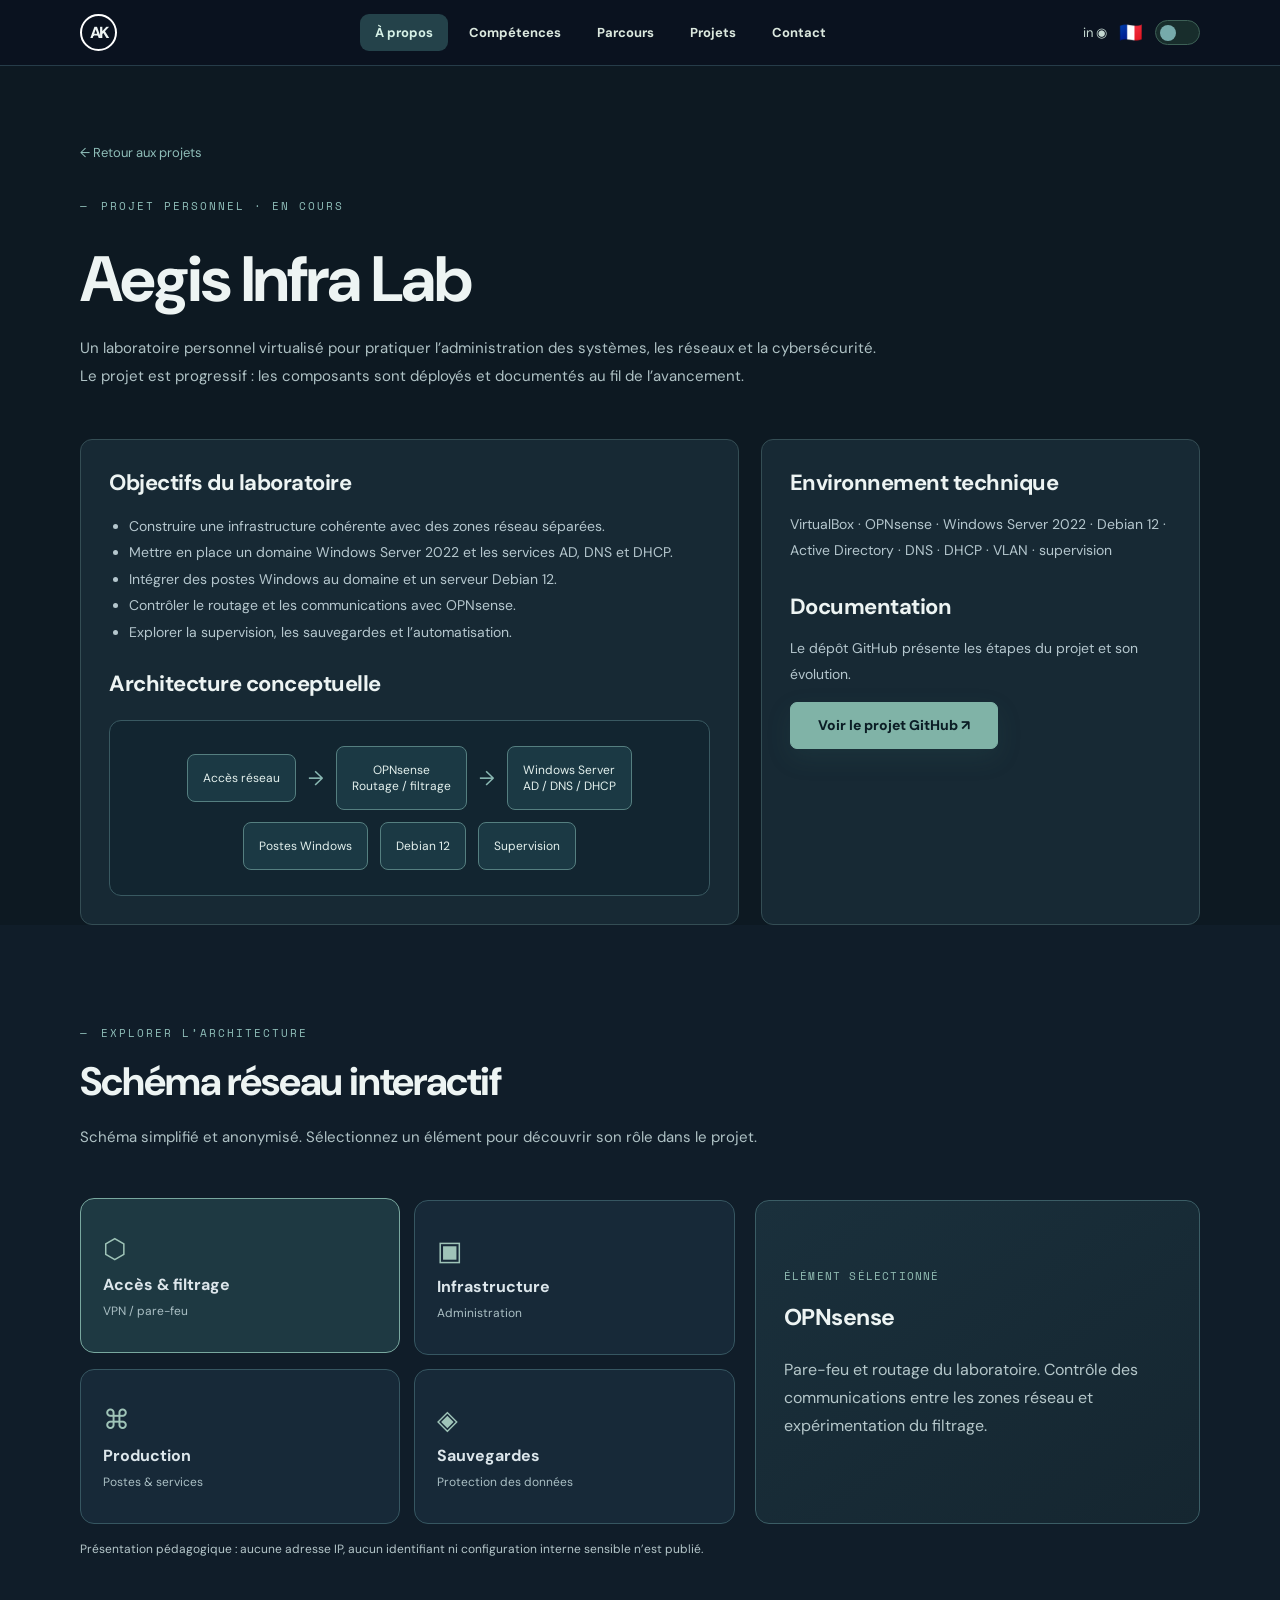
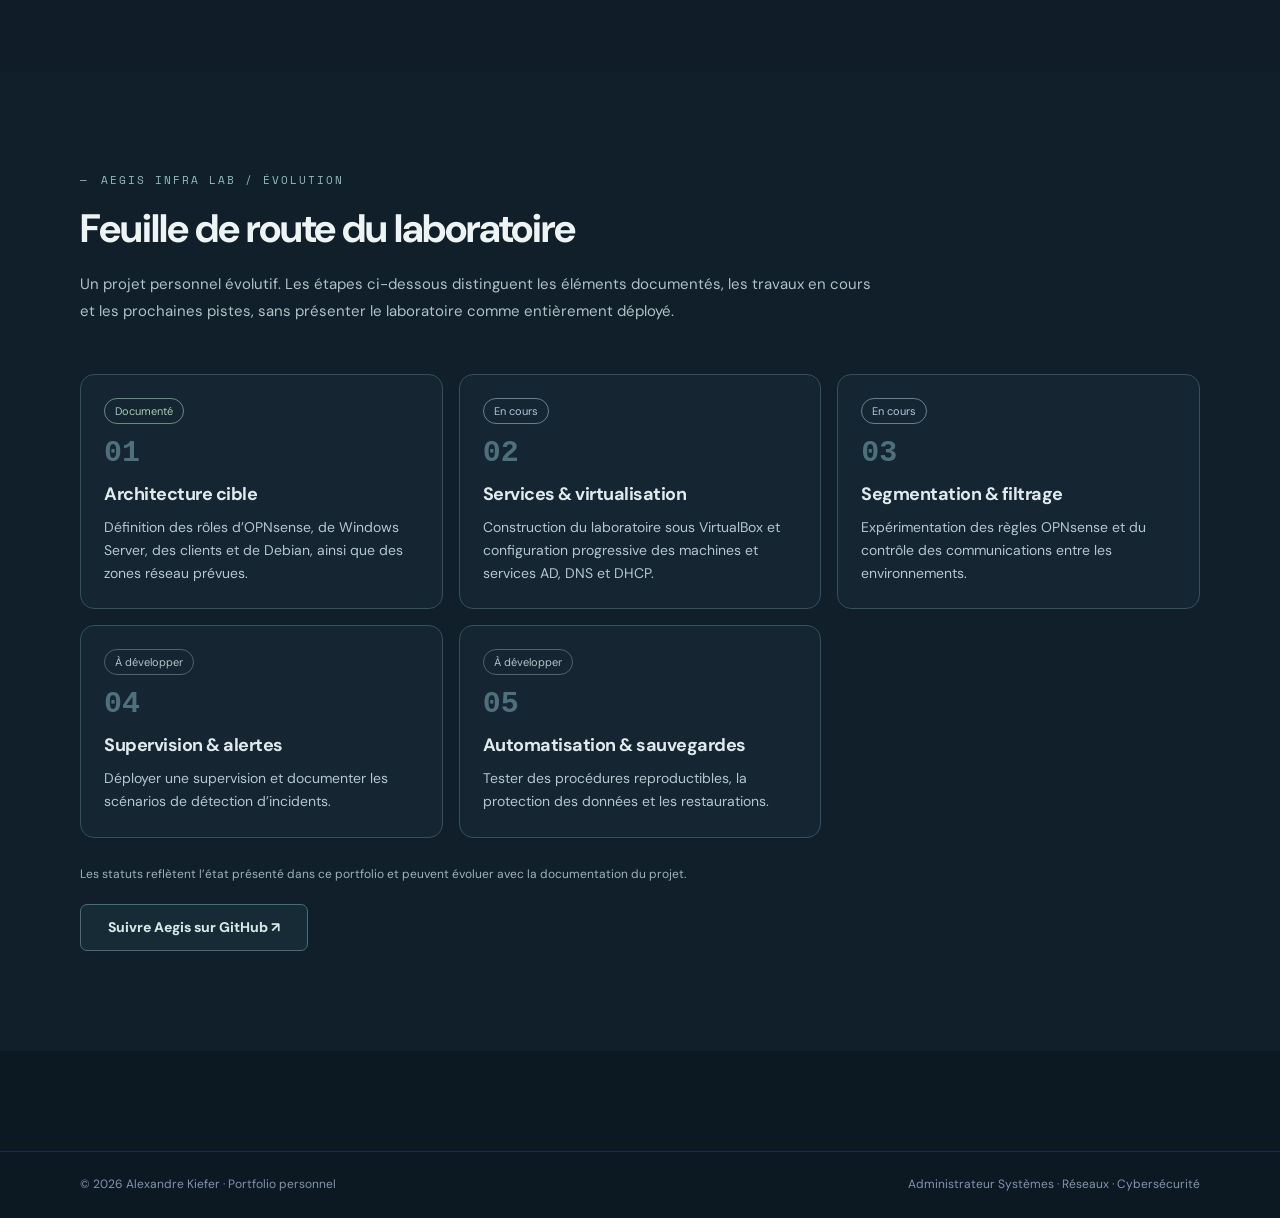
==== commit 3ddab379: "Add files via upload" ====
--- a/aegis.html
+++ b/aegis.html
@@ -1,3 +1,3 @@
 <!DOCTYPE html>
 
-<html lang="fr"><head><meta charset="utf-8"/><meta content="width=device-width,initial-scale=1" name="viewport"/><meta content="#0b1220" name="theme-color"/><meta content="Portfolio d’Alexandre Kiefer, administrateur systèmes, réseaux et cybersécurité, recherche d’alternance Mastère Expert Cybersécurité." name="description"/><title>Aegis Infra Lab — Alexandre Kiefer</title><link href="style.css?v=19" rel="stylesheet"/></head><body><header><div class="container nav"><a aria-label="Accueil Alexandre Kiefer" class="logo" href="index.html#presentation">AK</a><nav aria-label="Navigation principale" class="navlinks"><a class="active" href="index.html#apropos">À propos</a><a href="index.html#competences">Compétences</a><a href="index.html#parcours">Parcours</a><a href="index.html#projets">Projets</a><a href="index.html#contact">Contact</a></nav><div class="navright"><a aria-label="LinkedIn" href="https://www.linkedin.com/in/alexandre-kiefer-847334282/" rel="noopener" target="_blank">in ◉</a><span class="flag" title="Français">🇫🇷</span><button aria-label="Changer de thème" aria-pressed="false" class="toggle" type="button"></button><button aria-expanded="false" aria-label="Ouvrir le menu" class="hamburger" type="button">☰</button></div></div></header><main class="detail"><div class="container"><a class="back" href="index.html#projets">← Retour aux projets</a><div class="eyebrow" style="margin-top:36px">PROJET PERSONNEL · EN COURS</div><h1>Aegis Infra Lab</h1><p class="lead">Un laboratoire personnel virtualisé pour pratiquer l’administration des systèmes, les réseaux et la cybersécurité. Le projet est progressif : les composants sont déployés et documentés au fil de l’avancement.</p><div class="detail-grid"><article class="detail-card"><h3>Objectifs du laboratoire</h3><ul><li>Construire une infrastructure cohérente avec des zones réseau séparées.</li><li>Mettre en place un domaine Windows Server 2022 et les services AD, DNS et DHCP.</li><li>Intégrer des postes Windows au domaine et un serveur Debian 12.</li><li>Contrôler le routage et les communications avec OPNsense.</li><li>Explorer la supervision, les sauvegardes et l’automatisation.</li></ul><h3 style="margin-top:24px">Architecture conceptuelle</h3><div class="diagram"><span class="node">Accès réseau</span><span class="arrow">→</span><span class="node">OPNsense<br/>Routage / filtrage</span><span class="arrow">→</span><span class="node">Windows Server<br/>AD / DNS / DHCP</span><span class="node">Postes Windows</span><span class="node">Debian 12</span><span class="node">Supervision</span></div></article><aside class="detail-card"><h3>Environnement technique</h3><p>VirtualBox · OPNsense · Windows Server 2022 · Debian 12 · Active Directory · DNS · DHCP · VLAN · supervision</p><h3 style="margin-top:28px">Documentation</h3><p>Le dépôt GitHub présente les étapes du projet et son évolution.</p><a class="btn primary" href="https://github.com/kieferalexandre1-creator/Aegis-Infra-Lab" rel="noopener" target="_blank">Voir le projet GitHub ↗</a></aside></div></div><section class="section diagram-section" id="architecture-interactive"><div class="container"><div class="eyebrow">EXPLORER L’ARCHITECTURE</div><h2>Schéma réseau interactif</h2><p class="lead">Schéma simplifié et anonymisé. Sélectionnez un élément pour découvrir son rôle dans le projet.</p><div class="topology" data-topology="aegis"><div class="topology-grid"><button class="topology-node selected" data-node="firewall" type="button"><span class="node-symbol">⬡</span><strong>Accès &amp; filtrage</strong><small>VPN / pare-feu</small></button><button class="topology-node" data-node="infra" type="button"><span class="node-symbol">▣</span><strong>Infrastructure</strong><small>Administration</small></button><button class="topology-node" data-node="production" type="button"><span class="node-symbol">⌘</span><strong>Production</strong><small>Postes &amp; services</small></button><button class="topology-node" data-node="backup" type="button"><span class="node-symbol">◈</span><strong>Sauvegardes</strong><small>Protection des données</small></button></div><div aria-live="polite" class="topology-info" role="status"><span class="topology-label">ÉLÉMENT SÉLECTIONNÉ</span><h3>Accès &amp; filtrage</h3><p>Choisissez un équipement pour découvrir son rôle.</p></div></div><p class="diagram-note">Présentation pédagogique : aucune adresse IP, aucun identifiant ni configuration interne sensible n’est publié.</p></div></section><section class="section roadmap-section" id="feuille-de-route"><div class="container"><div class="eyebrow">AEGIS INFRA LAB / ÉVOLUTION</div><h2>Feuille de route du laboratoire</h2><p class="lead">Un projet personnel évolutif. Les étapes ci-dessous distinguent les éléments documentés, les travaux en cours et les prochaines pistes, sans présenter le laboratoire comme entièrement déployé.</p><div class="roadmap-grid"><article class="roadmap-step"><span class="roadmap-state state-documented">Documenté</span><span class="roadmap-number">01</span><h3>Architecture cible</h3><p>Définition des rôles d’OPNsense, de Windows Server, des clients et de Debian, ainsi que des zones réseau prévues.</p></article><article class="roadmap-step"><span class="roadmap-state state-progress">En cours</span><span class="roadmap-number">02</span><h3>Services &amp; virtualisation</h3><p>Construction du laboratoire sous VirtualBox et configuration progressive des machines et services AD, DNS et DHCP.</p></article><article class="roadmap-step"><span class="roadmap-state state-progress">En cours</span><span class="roadmap-number">03</span><h3>Segmentation &amp; filtrage</h3><p>Expérimentation des règles OPNsense et du contrôle des communications entre les environnements.</p></article><article class="roadmap-step"><span class="roadmap-state state-planned">À développer</span><span class="roadmap-number">04</span><h3>Supervision &amp; alertes</h3><p>Déployer une supervision et documenter les scénarios de détection d’incidents.</p></article><article class="roadmap-step"><span class="roadmap-state state-planned">À développer</span><span class="roadmap-number">05</span><h3>Automatisation &amp; sauvegardes</h3><p>Tester des procédures reproductibles, la protection des données et les restaurations.</p></article></div><p class="roadmap-note">Les statuts reflètent l’état présenté dans ce portfolio et peuvent évoluer avec la documentation du projet.</p><a class="btn secondary" href="https://github.com/kieferalexandre1-creator/Aegis-Infra-Lab" rel="noopener" target="_blank">Suivre Aegis sur GitHub ↗</a></div></section></main><footer><div class="container footer-inner"><span>© 2026 Alexandre Kiefer · Portfolio personnel</span><span>Administrateur Systèmes · Réseaux · Cybersécurité</span></div></footer><script src="script.js?v=19"></script></body></html>+<html lang="fr"><head><meta charset="utf-8"/><meta content="width=device-width,initial-scale=1" name="viewport"/><meta content="#0b1220" name="theme-color"/><meta content="Portfolio d’Alexandre Kiefer, administrateur systèmes, réseaux et cybersécurité, recherche d’alternance Mastère Expert Cybersécurité." name="description"/><title>Aegis Infra Lab — Alexandre Kiefer</title><link href="style.css?v=29" rel="stylesheet"/></head><body><header><div class="container nav"><a aria-label="Accueil Alexandre Kiefer" class="logo" href="index.html#presentation">AK</a><nav aria-label="Navigation principale" class="navlinks"><a class="active" href="index.html#apropos">À propos</a><a href="index.html#competences">Compétences</a><a href="index.html#parcours">Parcours</a><a href="index.html#projets">Projets</a><a href="index.html#contact">Contact</a></nav><div class="navright"><a aria-label="LinkedIn" href="https://www.linkedin.com/in/alexandre-kiefer-847334282/" rel="noopener" target="_blank">in ◉</a><span class="flag" title="Français">🇫🇷</span><button aria-label="Changer de thème" aria-pressed="false" class="toggle" type="button"></button><button aria-expanded="false" aria-label="Ouvrir le menu" class="hamburger" type="button">☰</button></div></div></header><main class="detail"><div class="container"><a class="back" href="index.html#projets">← Retour aux projets</a><div class="eyebrow" style="margin-top:36px">PROJET PERSONNEL · EN COURS</div><h1>Aegis Infra Lab</h1><p class="lead">Un laboratoire personnel virtualisé pour pratiquer l’administration des systèmes, les réseaux et la cybersécurité. Le projet est progressif : les composants sont déployés et documentés au fil de l’avancement.</p><div class="detail-grid"><article class="detail-card"><h3>Objectifs du laboratoire</h3><ul><li>Construire une infrastructure cohérente avec des zones réseau séparées.</li><li>Mettre en place un domaine Windows Server 2022 et les services AD, DNS et DHCP.</li><li>Intégrer des postes Windows au domaine et un serveur Debian 12.</li><li>Contrôler le routage et les communications avec OPNsense.</li><li>Explorer la supervision, les sauvegardes et l’automatisation.</li></ul><h3 style="margin-top:24px">Architecture conceptuelle</h3><div class="diagram"><span class="node">Accès réseau</span><span class="arrow">→</span><span class="node">OPNsense<br/>Routage / filtrage</span><span class="arrow">→</span><span class="node">Windows Server<br/>AD / DNS / DHCP</span><span class="node">Postes Windows</span><span class="node">Debian 12</span><span class="node">Supervision</span></div></article><aside class="detail-card"><h3>Environnement technique</h3><p>VirtualBox · OPNsense · Windows Server 2022 · Debian 12 · Active Directory · DNS · DHCP · VLAN · supervision</p><h3 style="margin-top:28px">Documentation</h3><p>Le dépôt GitHub présente les étapes du projet et son évolution.</p><a class="btn primary" href="https://github.com/kieferalexandre1-creator/Aegis-Infra-Lab" rel="noopener" target="_blank">Voir le projet GitHub ↗</a></aside></div></div><section class="section diagram-section" id="architecture-interactive"><div class="container"><div class="eyebrow">EXPLORER L’ARCHITECTURE</div><h2>Schéma réseau interactif</h2><p class="lead">Schéma simplifié et anonymisé. Sélectionnez un élément pour découvrir son rôle dans le projet.</p><div class="topology" data-topology="aegis"><div class="topology-grid"><button class="topology-node selected" data-node="firewall" type="button"><span class="node-symbol">⬡</span><strong>Accès &amp; filtrage</strong><small>VPN / pare-feu</small></button><button class="topology-node" data-node="infra" type="button"><span class="node-symbol">▣</span><strong>Infrastructure</strong><small>Administration</small></button><button class="topology-node" data-node="production" type="button"><span class="node-symbol">⌘</span><strong>Production</strong><small>Postes &amp; services</small></button><button class="topology-node" data-node="backup" type="button"><span class="node-symbol">◈</span><strong>Sauvegardes</strong><small>Protection des données</small></button></div><div aria-live="polite" class="topology-info" role="status"><span class="topology-label">ÉLÉMENT SÉLECTIONNÉ</span><h3>Accès &amp; filtrage</h3><p>Choisissez un équipement pour découvrir son rôle.</p></div></div><p class="diagram-note">Présentation pédagogique : aucune adresse IP, aucun identifiant ni configuration interne sensible n’est publié.</p></div></section><section class="section roadmap-section" id="feuille-de-route"><div class="container"><div class="eyebrow">AEGIS INFRA LAB / ÉVOLUTION</div><h2>Feuille de route du laboratoire</h2><p class="lead">Un projet personnel évolutif. Les étapes ci-dessous distinguent les éléments documentés, les travaux en cours et les prochaines pistes, sans présenter le laboratoire comme entièrement déployé.</p><div class="roadmap-grid"><article class="roadmap-step"><span class="roadmap-state state-documented">Documenté</span><span class="roadmap-number">01</span><h3>Architecture cible</h3><p>Définition des rôles d’OPNsense, de Windows Server, des clients et de Debian, ainsi que des zones réseau prévues.</p></article><article class="roadmap-step"><span class="roadmap-state state-progress">En cours</span><span class="roadmap-number">02</span><h3>Services &amp; virtualisation</h3><p>Construction du laboratoire sous VirtualBox et configuration progressive des machines et services AD, DNS et DHCP.</p></article><article class="roadmap-step"><span class="roadmap-state state-progress">En cours</span><span class="roadmap-number">03</span><h3>Segmentation &amp; filtrage</h3><p>Expérimentation des règles OPNsense et du contrôle des communications entre les environnements.</p></article><article class="roadmap-step"><span class="roadmap-state state-planned">À développer</span><span class="roadmap-number">04</span><h3>Supervision &amp; alertes</h3><p>Déployer une supervision et documenter les scénarios de détection d’incidents.</p></article><article class="roadmap-step"><span class="roadmap-state state-planned">À développer</span><span class="roadmap-number">05</span><h3>Automatisation &amp; sauvegardes</h3><p>Tester des procédures reproductibles, la protection des données et les restaurations.</p></article></div><p class="roadmap-note">Les statuts reflètent l’état présenté dans ce portfolio et peuvent évoluer avec la documentation du projet.</p><a class="btn secondary" href="https://github.com/kieferalexandre1-creator/Aegis-Infra-Lab" rel="noopener" target="_blank">Suivre Aegis sur GitHub ↗</a></div></section></main><footer><div class="container footer-inner"><span>© 2026 Alexandre Kiefer · Portfolio personnel</span><span>Administrateur Systèmes · Réseaux · Cybersécurité</span></div></footer><script src="script.js?v=29"></script></body></html>
--- a/style.css
+++ b/style.css
@@ -82,3 +82,141 @@
 @media(max-width:780px){.recruiter-panel{grid-template-columns:1fr;padding:22px}.recruiter-actions{grid-column:auto}.tech-logo-grid,.roadmap-grid,.compare-highlights{grid-template-columns:repeat(2,minmax(0,1fr))}.compare-stage{height:400px}.compare-layer{padding:20px 10px;gap:13px}.diagram-node{font-size:11px;min-width:75px;padding:9px}.diagram-explain{font-size:11px}.compare-labels{font-size:9px}}
 @media(max-width:480px){.tech-logo-grid,.roadmap-grid,.compare-highlights{grid-template-columns:1fr}.compare-stage{height:440px}.diagram-branches{gap:5px}.diagram-node{min-width:0;padding:8px;font-size:10px}.compare-labels{padding:12px}.compare-control{padding:16px}.compare-range-labels{font-size:10px}}
 @media(prefers-reduced-motion:reduce){.boot-overlay{display:none!important}.boot-cursor{animation:none!important}}
+
+/* V20 — biographie, micro-interactions et confort visuel */
+.bio-more{margin:22px 0 25px;max-width:680px;border:1px solid #36515c;border-radius:12px;background:#132432;overflow:hidden}.bio-more summary{cursor:pointer;padding:16px 20px;color:#a7cec7;font-weight:650;list-style:none;display:flex;align-items:center;justify-content:space-between;gap:14px}.bio-more summary::-webkit-details-marker{display:none}.bio-more summary:after{content:'+';font:500 24px ui-monospace,monospace;color:#9fc4bc}.bio-more[open] summary:after{content:'−'}.bio-more summary:hover{background:#1a3440}.bio-more summary:focus-visible{outline:2px solid #a7cec7;outline-offset:-3px}.bio-more-content{padding:0 20px 19px;border-top:1px solid #2d4651}.bio-more-content p{margin:14px 0 0;line-height:1.7}.project-card,.skill-card{transition:transform .24s ease,border-color .24s ease,box-shadow .24s ease}.project-card:hover,.skill-card:hover{transform:translateY(-4px);border-color:#6b9d97;box-shadow:0 12px 32px #06111b44}.project-card:focus-visible,.skill-card:focus-visible{outline:2px solid #a1c6bd;outline-offset:4px}html{scroll-behavior:smooth}@media(prefers-reduced-motion:reduce){html{scroll-behavior:auto}.project-card,.skill-card{transition:none!important;transform:none!important}}
+
+/* V21 : biographie clarifiée et animations d'entrée sobres */
+.bio-goal-intro{color:#b9cdd0;line-height:1.7;margin:12px 0 20px;font-size:14px}
+@media(prefers-reduced-motion:no-preference){
+  .hero .hero-cyber-hint,.hero .availability,.hero h1,.hero .role,.hero .keywords,.hero .intro,.hero .buttons,.hero .metrics,.hero .photo-wrap{animation:ak-arrive .68s both cubic-bezier(.2,.7,.2,1)}
+  .hero .availability{animation-delay:.06s}.hero h1{animation-delay:.11s}.hero .role{animation-delay:.17s}.hero .keywords{animation-delay:.2s}.hero .intro{animation-delay:.23s}.hero .buttons{animation-delay:.29s}.hero .metrics{animation-delay:.35s}.hero .photo-wrap{animation-delay:.18s}
+  @keyframes ak-arrive{from{opacity:0;transform:translateY(13px)}to{opacity:1;transform:translateY(0)}}
+  .ak-reveal-ready .ak-reveal{opacity:0;transform:translateY(16px);transition:opacity .65s ease,transform .65s cubic-bezier(.2,.7,.2,1)}
+  .ak-reveal-ready .ak-reveal.ak-visible{opacity:1;transform:translateY(0)}
+}
+
+/* V22 — responsive durable: desktop, tablette et smartphone */
+*,*::before,*::after{box-sizing:border-box}
+html{scroll-padding-top:82px;-webkit-text-size-adjust:100%}
+body{min-width:0;overflow-x:clip}
+img,svg,video,canvas{max-width:100%}
+img{height:auto}
+.container,.hero-inner,.bio-layout,.skill-grid,.project-grid,.timeline,.recruiter-panel,.contact-showcase{min-width:0}
+.hero-inner>* ,.bio-layout>*,.skill-grid>*,.project-grid>*,.recruiter-panel>*{min-width:0}
+.entry,.project-card,.skill-card,.detail-card,.topology-info,.diagram-node{overflow-wrap:anywhere}
+button,a,summary,[role=button]{-webkit-tap-highlight-color:transparent}
+button,.btn,.hamburger,.navlinks a{touch-action:manipulation}
+:focus-visible{outline:2px solid #a7d0c4;outline-offset:4px}
+@media(max-width:850px){
+ header{position:sticky;top:0;z-index:100}
+ .nav{position:relative;min-height:66px}
+ .navlinks{top:calc(100% + 1px);left:0;right:0;max-height:calc(100dvh - 75px);overflow-y:auto;z-index:110;box-shadow:0 18px 35px #0007;border:1px solid #36515c;border-radius:0 0 13px 13px}
+ .navlinks a{min-height:44px;display:flex;align-items:center}
+ .hamburger{min-width:44px;min-height:44px;cursor:pointer}
+ .hero-inner{gap:25px;grid-template-columns:minmax(0,1fr)}
+ .photo-wrap{grid-row:1;justify-self:center;max-width:220px}
+ .hero h1{font-size:clamp(42px,8vw,66px);letter-spacing:-2px}
+ .bio-layout{grid-template-columns:minmax(0,1fr)}
+ .timeline{max-width:100%}
+ .contact-showcase{max-width:100%}
+ .detail-grid,.topology{grid-template-columns:minmax(0,1fr)}
+}
+@media(max-width:600px){
+ .container{width:calc(100% - 32px)}
+ .hero-inner{padding:36px 0 46px}
+ .hero h1{font-size:clamp(38px,11vw,56px);line-height:1.05;letter-spacing:-2px;overflow-wrap:normal}
+ .hero .role{font-size:clamp(16px,4.4vw,20px)}
+ .hero .intro,.lead{font-size:14px;line-height:1.7}
+ .hero .buttons,.contact-showcase-actions,.recruiter-actions{display:flex;flex-direction:column;align-items:stretch;gap:10px}
+ .hero .buttons .btn,.contact-showcase-actions .btn,.recruiter-actions .btn{width:100%;min-height:46px}
+ .metrics{display:grid;grid-template-columns:repeat(3,minmax(0,1fr));gap:10px}
+ .metric{min-width:0}.metric b{font-size:clamp(17px,5vw,23px)}.metric small{font-size:10px;line-height:1.45;overflow-wrap:anywhere}
+ .section{padding:45px 0}.section h2{font-size:clamp(27px,8vw,38px)}
+ .skill-grid,.project-grid,.tech-logo-grid,.roadmap-grid,.compare-highlights{grid-template-columns:minmax(0,1fr)}
+ .timeline{margin-top:30px}.timeline:before{left:20px}
+ .event{display:grid;grid-template-columns:42px minmax(0,1fr);gap:10px;min-height:0;margin-bottom:18px}
+ .event .dot{grid-column:1;grid-row:1;width:40px;height:40px}
+ .event:nth-child(odd) .entry,.event:nth-child(even) .entry{grid-column:2;grid-row:1;justify-self:stretch;width:100%;max-width:none;padding:17px}
+ .contact-showcase{padding:25px 16px}.contact-showcase-qr img{max-width:min(230px,75vw)}
+ .detail-modal{width:calc(100vw - 20px);max-height:calc(100dvh - 28px);margin:auto}
+ .detail-content{padding:18px 16px}.detail-actions{display:flex;flex-wrap:wrap;gap:9px}.detail-actions .btn{max-width:100%}
+ .topology-grid{grid-template-columns:repeat(2,minmax(0,1fr))}
+ .compare-stage{height:410px}.compare-layer{padding:15px 7px;gap:8px}.diagram-node{min-width:0;padding:7px 4px;font-size:10px}
+ .compare-control{padding:14px}.compare-range-labels{font-size:10px}
+ .bio-more{max-width:100%}.recruiter-panel{padding:18px}
+}
+@media(max-width:370px){.container{width:calc(100% - 24px)}.navright{gap:6px}.hero h1{font-size:38px}.topology-grid{grid-template-columns:1fr}.compare-stage{height:455px}.diagram-branches{gap:4px}}
+@media(hover:none){.project-card:hover,.skill-card:hover,.btn:hover{transform:none;box-shadow:none}}
+@media(prefers-reduced-motion:reduce){.ak-reveal-ready .ak-reveal{opacity:1!important;transform:none!important}.ticker-marquee{animation:none!important}}
+
+/* V23 : certifications and training logos */
+.schools-strip{margin-top:46px;padding:24px;border:1px solid rgba(120,169,163,.24);border-radius:17px;background:rgba(18,34,49,.68)}
+.schools-heading{font-size:11px;letter-spacing:.16em;color:#85b5ae;font-weight:700;margin-bottom:18px}
+.schools-logos{display:flex;gap:16px;flex-wrap:wrap}.school-logo{display:flex;align-items:center;gap:13px;min-width:215px;flex:1;padding:14px 17px;background:rgba(8,19,31,.6);border:1px solid rgba(120,169,163,.2);border-radius:12px;color:#d9e5e9;font-weight:600}
+.school-logo img{width:56px;height:56px;object-fit:contain;border-radius:10px;background:#fff;padding:3px;flex:none}
+.certificates-section{padding-top:76px;padding-bottom:76px}.cert-grid{display:grid;grid-template-columns:repeat(3,minmax(0,1fr));gap:18px;margin-top:29px}.cert-card{padding:27px 24px;background:linear-gradient(155deg,rgba(28,47,63,.95),rgba(12,24,38,.96));border:1px solid rgba(115,167,160,.28);border-radius:17px;transition:transform .25s ease,border-color .25s ease}.cert-card:hover{transform:translateY(-3px);border-color:rgba(124,184,173,.65)}.cert-icon{width:45px;height:45px;display:grid;place-items:center;border-radius:12px;background:rgba(91,156,150,.12);border:1px solid rgba(115,167,160,.25);color:#9bc9c0;font-size:23px;margin-bottom:23px}.cert-tag{font:700 10px/1.5 monospace;letter-spacing:.15em;color:#92c0b7;margin-bottom:9px}.cert-card h3{font-size:20px;line-height:1.35;color:#e4edf0;margin:0 0 13px}.cert-card p{font-size:14px;line-height:1.8;color:#b6c8d1;margin:0}.cert-note{font-size:12px;color:#93aeb7;margin-top:20px}
+@media(max-width:850px){.cert-grid{grid-template-columns:1fr}.certificates-section{padding-top:52px;padding-bottom:52px}.schools-strip{margin-top:28px}}
+@media(max-width:520px){.school-logo{min-width:0;width:100%}.cert-card{padding:22px 20px}}
+@media(prefers-reduced-motion:reduce){.cert-card{transition:none}.cert-card:hover{transform:none}}
+
+/* V24 — Établissements : cartes lisibles, animation subtile et responsive */
+.schools-strip{margin-top:42px;padding:clamp(19px,3vw,30px);background:linear-gradient(145deg,rgba(19,38,52,.88),rgba(10,22,35,.86));border-color:rgba(120,169,163,.29)}
+.schools-logos{display:grid;grid-template-columns:repeat(2,minmax(0,1fr));gap:18px;align-items:stretch}
+.school-logo{min-width:0;display:flex;flex-direction:column;align-items:stretch;gap:17px;padding:clamp(18px,2.3vw,27px);background:rgba(10,22,35,.82);border:1px solid rgba(120,169,163,.22);border-radius:15px;transition:transform .3s ease,border-color .3s ease,box-shadow .3s ease}
+.school-logo:hover{transform:translateY(-3px);border-color:rgba(139,188,177,.52);box-shadow:0 14px 32px rgba(0,0,0,.12)}
+.school-top{display:flex;align-items:center;gap:16px}.school-top img{width:65px;height:65px;object-fit:contain;border-radius:13px;background:#fff;padding:5px;flex:none}
+.school-year{font:700 10px/1.5 monospace;letter-spacing:.11em;color:#91c4b8}.school-logo h3{margin:5px 0 4px;font-size:clamp(17px,1.6vw,20px);line-height:1.35;color:#e6eef0}.school-subtitle{margin:0;color:#a8c5ca;font-size:12px;font-weight:500}
+.school-logo>p{font-size:14px;line-height:1.75;color:#bbccd1;margin:0;font-weight:400}.school-tags{display:flex;gap:7px;flex-wrap:wrap;margin-top:auto}.school-tags span{font:600 11px/1.4 monospace;color:#a2cfc5;border:1px solid rgba(129,181,168,.26);background:rgba(86,140,132,.09);padding:6px 9px;border-radius:7px}
+@media(max-width:850px){.schools-logos{grid-template-columns:1fr}.school-logo{width:100%}}
+@media(max-width:440px){.school-top{align-items:flex-start;gap:12px}.school-top img{width:52px;height:52px}.school-logo{padding:17px}}
+@media(prefers-reduced-motion:reduce){.school-logo{transition:none}.school-logo:hover{transform:none}}
+
+/* V25 — biographie personnelle */
+.bio-section .bio-layout > div > p { margin-bottom: 1.05rem; line-height: 1.75; }
+
+/* V26 — portrait professionnel : recadrage circulaire sans rectangle intérieur */
+.photo-wrap{width:min(300px,100%);aspect-ratio:1;border-radius:50%;padding:0;overflow:hidden;background:#dfe5e5;border:3px solid #79a8a2;box-shadow:0 0 0 5px rgba(91,145,143,.14),0 16px 38px rgba(0,0,0,.19)}
+.photo-wrap img{display:block;width:100%;height:100%;max-width:none;max-height:none;object-fit:cover;object-position:center 35%;transform:none;border-radius:50%;background:transparent}
+.photo-wrap::after{display:none;content:none}
+@media(max-width:760px){.photo-wrap{width:min(240px,68vw);max-width:240px}}
+@media(prefers-reduced-motion:reduce){.photo-wrap{animation:none}}
+
+/* V27 — veille technologique, sobre et responsive */
+.veille-section{background:linear-gradient(180deg,rgba(17,35,47,.35),rgba(8,18,31,.1));scroll-margin-top:80px}.veille-grid{display:grid;grid-template-columns:repeat(2,minmax(0,1fr));gap:18px;margin-top:30px}.veille-card{min-width:0;padding:26px;border:1px solid rgba(123,172,165,.29);border-radius:17px;background:linear-gradient(145deg,rgba(25,47,59,.86),rgba(11,23,37,.95));transition:transform .22s ease,border-color .22s ease,box-shadow .22s ease}.veille-card:hover{transform:translateY(-3px);border-color:rgba(142,196,185,.63);box-shadow:0 12px 28px #0002}.veille-icon{width:43px;height:43px;display:grid;place-items:center;border:1px solid #446c72;border-radius:11px;color:#9ecdc2;font-size:24px;margin-bottom:18px;background:#7cae9d12}.veille-category{display:block;font:700 11px/1.6 ui-monospace,monospace;letter-spacing:.13em;color:#a3cec5}.veille-card h3,.veille-method h3{color:#e5eef0;margin:9px 0 12px;font-size:21px}.veille-card p,.veille-method p{color:#b5c8d0;font-size:14px;line-height:1.75}.veille-card details{border-top:1px solid #3b5960;margin-top:20px;padding-top:14px}.veille-card summary{cursor:pointer;color:#a5d0c7;font-weight:650;list-style:none}.veille-card summary::-webkit-details-marker{display:none}.veille-card summary::after{content:' +';color:#8fbaae}.veille-card details[open] summary::after{content:' −'}.veille-card details ul{padding-left:20px;margin:12px 0 0}.veille-card details li{margin:9px 0}.veille-card details a{color:#b5d8d0;text-decoration:underline;text-underline-offset:3px}.veille-card details a:hover{color:#fff}.veille-method{margin-top:22px;padding:24px 27px;border:1px solid #45676a;border-radius:16px;background:#182d3a;display:flex;align-items:center;justify-content:space-between;gap:25px}.veille-method p{max-width:700px;margin-bottom:0}.veille-method .btn{flex-shrink:0}@media(max-width:760px){.veille-grid{grid-template-columns:1fr}.veille-method{flex-direction:column;align-items:stretch}.veille-method .btn{text-align:center}.veille-card{padding:22px}}@media(prefers-reduced-motion:reduce){.veille-card{transition:none}.veille-card:hover{transform:none}}
+
+/* V28 — portrait original, cadrage plus large pour voir visage, chemise et costume */
+.photo-wrap img{object-fit:cover;object-position:center center;transform:none;}
+
+/* V29 — finition avant publication : palette cohérente et interfaces confortables */
+:root{--bg:#0d1922;--bg2:#11232d;--panel:#182b35;--panel2:#142630;--line:#344d54;--text:#edf4f3;--muted:#afc2c5;--blue:#76aaab;--blue2:#a4c9c3;--green:#a3c7af}
+body:not(.light){background:#0d1922;color:var(--text)}
+body:not(.light) .hero{background:radial-gradient(ellipse at 76% 30%,rgba(66,119,119,.22),transparent 47%),linear-gradient(135deg,#0d1922,#122833)}
+body:not(.light) .section:nth-of-type(even){background:#101f29}
+body:not(.light) .ticker{background:#101e28;border-color:#2b434a;color:#a5bec4}
+body:not(.light) .eyebrow,body:not(.light) .date,body:not(.light) .back,body:not(.light) .project-body .open{color:#8fbeb9}
+body:not(.light) .skill,body:not(.light) .project-card,body:not(.light) .event .entry,body:not(.light) .detail-card{background:#172934;border-color:#344d54}
+body:not(.light) .skill p,body:not(.light) .project-card p,body:not(.light) .event .entry p,body:not(.light) .detail-card p,body:not(.light) .detail-card li{color:#b5c7ce}
+body:not(.light) .skill .symbol,body:not(.light) .project-art{background:linear-gradient(145deg,#1c3843,#132630);border-color:#385b61;color:#93c1b9}
+body:not(.light) .timeline:before{background:#618f91}
+body:not(.light) .event .dot{border-color:#6d9d9c;background:#18313a}
+body:not(.light) .chip{border-color:#456d70;background:#18323b;color:#a6d0c5}
+body:not(.light) .terminal{background:#0d1c27;border-color:#36565d}
+body:not(.light) .terminal-top{background:#1a303b;border-color:#36565d}
+body:not(.light) .terminal .cmd,body:not(.light) .terminal a,body:not(.light) .terminal .val{color:#a2c8c7}
+body:not(.light) .terminal .green,body:not(.light) .terminal .key{color:#a4d1b5}
+body:not(.light) .cursor{background:#85b5b2}
+body:not(.light) .diagram{background:#122530;border-color:#395961}
+body:not(.light) .node{background:#1b3944;border-color:#557f80;color:#e3f0ed}
+body:not(.light) .arrow{color:#8bbab4}
+body:not(.light) .navlinks a:hover,body:not(.light) .navlinks a.active{background:#24424a;color:#d6f1e7}
+body:not(.light) .btn.primary{background:#80b3a7;border-color:#80b3a7;color:#0b1d25;box-shadow:0 9px 25px rgba(50,105,100,.16)}
+body:not(.light) .btn.secondary{background:#172b36;color:#d3e9e4;border-color:#476d70}
+body:not(.light) .btn:focus-visible,body:not(.light) a:focus-visible,body:not(.light) button:focus-visible{outline:2px solid #b1d8c8;outline-offset:4px}
+body:not(.light) .skill:hover,body:not(.light) .project-card:hover{border-color:#79b1a9;box-shadow:0 13px 32px rgba(0,0,0,.13)}
+.photo-wrap{width:min(300px,100%);aspect-ratio:1;overflow:hidden;border-radius:50%;padding:0;border:2px solid #8dbab1;box-shadow:0 0 0 5px rgba(100,156,151,.11),0 18px 40px rgba(0,0,0,.20)}
+.photo-wrap img{width:100%;height:100%;object-fit:cover;object-position:center center;transform:none;border-radius:50%}
+.school-top img,.event .dot img{object-fit:contain}
+.school-logo,.cert-card,.veille-card{transition:transform .22s ease,border-color .22s ease,box-shadow .22s ease}
+@media(max-width:760px){.photo-wrap{width:min(235px,65vw)}.hero-inner{gap:30px}.buttons{gap:10px}.btn{max-width:100%}}
+@media(prefers-reduced-motion:reduce){*,*::before,*::after{scroll-behavior:auto!important;animation-duration:.01ms!important;animation-iteration-count:1!important;transition-duration:.01ms!important}}
